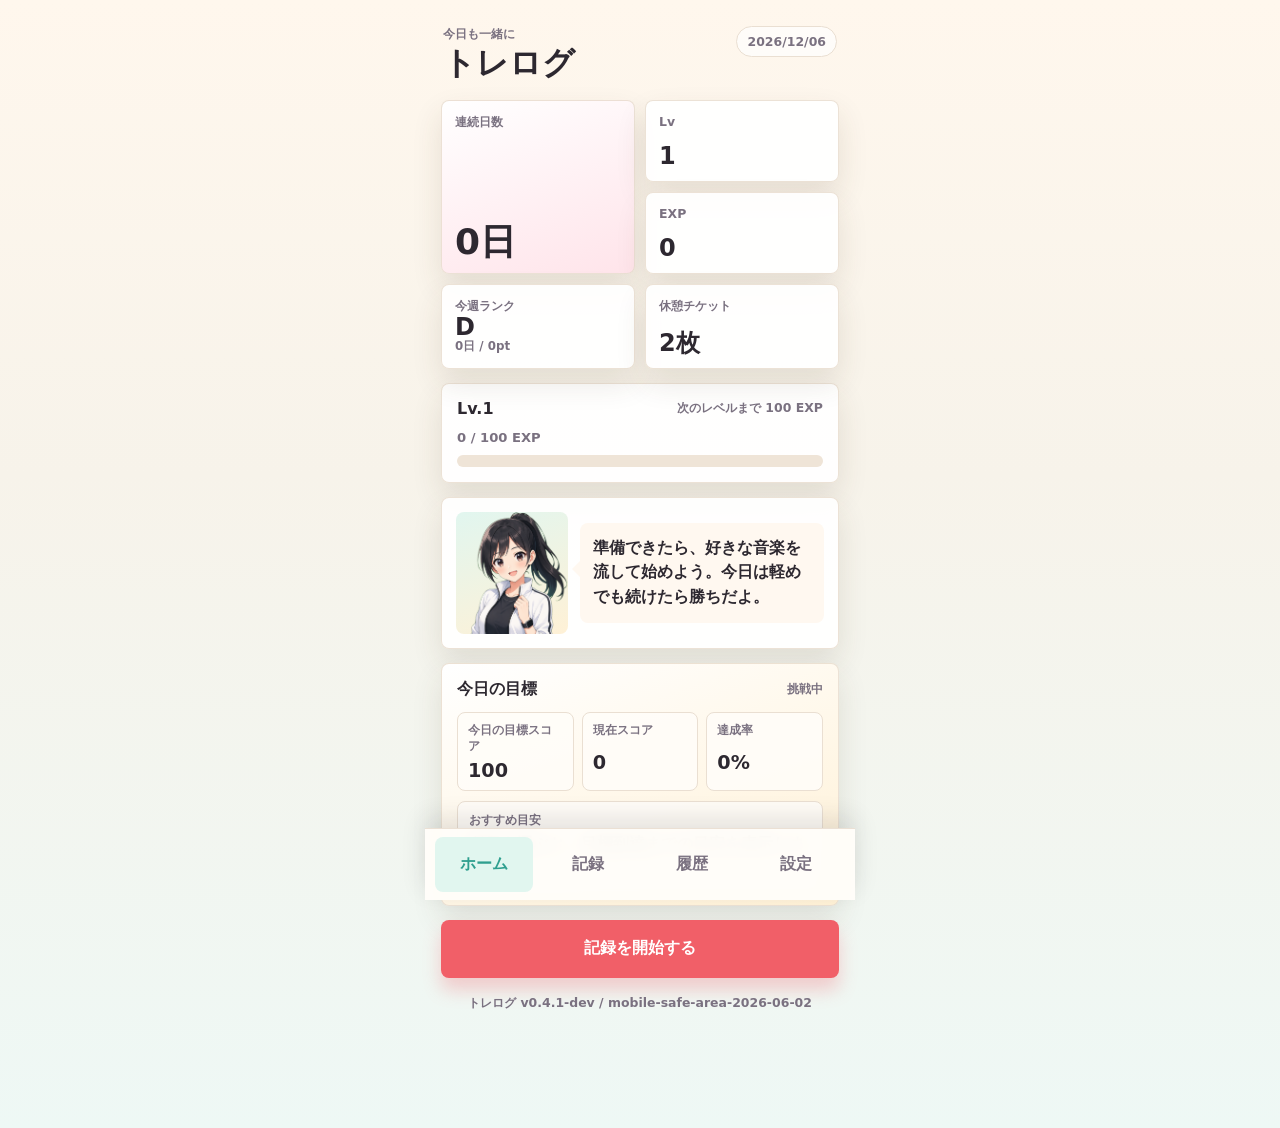
==== index.html @ 83d5ed7f "Add mobile safe area and app version controls" ====
<!DOCTYPE html>
<html lang="ja">
<head>
  <meta charset="UTF-8">
  <meta name="viewport" content="width=device-width, initial-scale=1.0, viewport-fit=cover">
  <meta name="theme-color" content="#2f9f8f">
  <title>トレログ</title>
  <link rel="manifest" href="manifest.json">
  <link rel="stylesheet" href="style.css">
</head>
<body>
  <main class="app-shell">
    <section id="home-view" class="app-view active" data-view="home" aria-labelledby="home-title">
    <header class="app-header">
      <div>
        <p class="eyebrow">今日も一緒に</p>
        <h1 id="home-title">トレログ</h1>
      </div>
      <p id="today-label" class="today-label">α版</p>
    </header>

    <section class="dashboard" aria-label="ダッシュボード">
      <div class="status-card status-card-large">
        <span>連続日数</span>
        <strong id="streak-days">0日</strong>
      </div>
      <div class="status-card">
        <span>Lv</span>
        <strong id="level-display">1</strong>
      </div>
      <div class="status-card">
        <span>EXP</span>
        <strong id="total-exp">0</strong>
      </div>
      <div class="status-card">
        <span>今週ランク</span>
        <strong id="weekly-rank">D</strong>
        <small id="weekly-rank-detail">0日 / 0pt</small>
      </div>
      <div class="status-card">
        <span>休憩チケット</span>
        <strong id="rest-tickets">2枚</strong>
      </div>
    </section>

    <section class="panel level-progress-panel" aria-label="レベル進捗">
      <div class="section-heading">
        <h2 id="level-progress-title">Lv.1</h2>
        <span id="next-level-exp">次のレベルまで 100 EXP</span>
      </div>
      <div class="level-exp-row">
        <span id="level-exp-text">0 / 100 EXP</span>
      </div>
      <div class="level-progress-bar" aria-hidden="true">
        <span id="level-progress-fill"></span>
      </div>
    </section>

    <section class="trainer-area" aria-label="トレーナー">
      <div class="trainer-visual" aria-hidden="true">
        <img id="home-trainer-image" class="trainer-image hidden" alt="">
        <div class="trainer-face">
          <span class="trainer-eye"></span>
          <span class="trainer-eye"></span>
          <span class="trainer-smile"></span>
        </div>
      </div>
      <div class="speech-bubble">
        <p id="trainer-comment">準備できたら、好きな音楽を流して始めよう。今日は軽めでも続けたら勝ちだよ。</p>
      </div>
    </section>

    <section class="panel goal-card" aria-labelledby="goal-title">
      <div class="section-heading">
        <h2 id="goal-title">今日の目標</h2>
        <span id="goal-status">あと少し</span>
      </div>
      <div class="goal-grid">
        <div>
          <span>今日の目標スコア</span>
          <strong id="target-score">100</strong>
        </div>
        <div>
          <span>現在スコア</span>
          <strong id="current-score">0</strong>
        </div>
        <div>
          <span>達成率</span>
          <strong id="achievement-rate">0%</strong>
        </div>
      </div>
      <div class="goal-tip">
        <span>おすすめ目安</span>
        <p id="goal-recommendation">腕立て10回 + ストレッチ5分</p>
      </div>
    </section>

    <div class="home-action">
      <button id="home-start-record-button" class="primary-button" type="button">記録を開始する</button>
    </div>
    </section>

    <section id="record-view" class="app-view" data-view="record" aria-labelledby="record-view-title">
      <div class="view-heading">
        <p class="eyebrow">今日のトレーニング</p>
        <h2 id="record-view-title">記録</h2>
      </div>

    <section class="panel" aria-labelledby="record-title">
      <div class="section-heading">
        <h2 id="record-title">種目ログ入力</h2>
      </div>
      <label class="field-label" for="exercise-select">記録する種目</label>
      <select id="exercise-select" class="select-field">
        <option value="">種目を選択</option>
        <option value="腕立て">腕立て</option>
        <option value="腹筋">腹筋</option>
        <option value="スクワット">スクワット</option>
        <option value="プランク">プランク</option>
        <option value="ストレッチ">ストレッチ</option>
        <option value="custom">その他 / 新規追加</option>
      </select>
      <div id="custom-exercise-area" class="custom-exercise-area hidden">
        <label class="field-label" for="custom-exercise-name">新しい種目名</label>
        <input id="custom-exercise-name" class="text-field" type="text" placeholder="例: 背筋">
      </div>

      <fieldset class="record-type-group">
        <legend>記録方式</legend>
        <label><input type="radio" name="record-type" value="time" checked> 時間</label>
        <label><input type="radio" name="record-type" value="reps"> 回数</label>
      </fieldset>
      <p id="record-mode-hint" class="record-mode-hint">種目を選ぶと、使える記録方式を表示します。</p>

      <label id="record-amount-label" class="field-label" for="record-amount">時間</label>
      <div class="input-row">
        <input id="record-amount" type="number" min="0" inputmode="numeric" placeholder="15">
        <span id="record-unit">分</span>
      </div>

      <div class="timer-card" aria-label="タイマー">
        <span>タイマー</span>
        <strong id="timer-display">00:00</strong>
      </div>

      <fieldset class="effort-group">
        <legend>きつさ</legend>
        <label><input type="radio" name="effort" value="1"> 1</label>
        <label><input type="radio" name="effort" value="2"> 2</label>
        <label><input type="radio" name="effort" value="3" checked> 3</label>
        <label><input type="radio" name="effort" value="4"> 4</label>
        <label><input type="radio" name="effort" value="5"> 5</label>
      </fieldset>
    </section>

    <section class="panel" aria-labelledby="music-title">
      <div class="section-heading">
        <h2 id="music-title">音楽</h2>
      </div>
      <label class="file-picker" for="music-file">
        <span>音楽ファイルを選択</span>
        <small id="music-file-name">未選択</small>
      </label>
      <input id="music-file" class="visually-hidden" type="file" accept="audio/*">
      <button id="play-music-button" class="secondary-button" type="button">音楽再生</button>
      <label class="loop-toggle" for="music-loop-toggle">
        <input id="music-loop-toggle" type="checkbox">
        ループ再生
      </label>
      <audio id="music-player"></audio>
    </section>

    <div class="action-area">
      <button id="start-workout-button" class="primary-button" type="button">筋トレ開始</button>
      <button id="save-record-button" class="save-button" type="button">種目ログを保存</button>
      <p id="form-message" class="form-message" aria-live="polite"></p>
    </div>
    </section>

    <section id="history-view" class="app-view" data-view="history" aria-labelledby="history-view-title">
      <div class="view-heading">
        <p class="eyebrow">積み上げを確認</p>
        <h2 id="history-view-title">履歴</h2>
      </div>

    <section class="panel history-panel" aria-labelledby="history-title">
      <div class="section-heading">
        <h2 id="history-title">履歴</h2>
      </div>
      <div id="empty-history" class="empty-history">
        <p>まだ記録はありません。</p>
        <span>記録すると年・月・日・種目ごとにまとまります。</span>
      </div>
      <ul id="history-list" class="history-list"></ul>
      <div id="rest-dates" class="rest-dates"></div>
    </section>
    </section>

    <section id="settings-view" class="app-view" data-view="settings" aria-labelledby="settings-view-title">
      <div class="view-heading">
        <p class="eyebrow">開発用</p>
        <h2 id="settings-view-title">設定</h2>
      </div>

    <section class="panel app-info-panel" aria-labelledby="app-info-title">
      <div class="section-heading">
        <h2 id="app-info-title">アプリ情報</h2>
      </div>
      <p id="app-version-text" class="app-version-text">トレログ</p>
      <p class="settings-description">
        Discord内ブラウザでは古い表示が残ることがあります。スマホ確認はSafari/Chrome本体で開くのがおすすめです。
      </p>
      <p class="settings-description">
        古い画面が出る場合は、まず「アプリ更新を確認」またはデバッグ内の「アプリキャッシュを削除して再読み込み」を使ってください。
      </p>
      <div class="settings-actions">
        <button id="check-app-update-button" class="secondary-button" type="button">アプリ更新を確認</button>
      </div>
      <p id="app-update-status" class="settings-description">サイトデータ削除は記録・設定・カスタム画像も消えるため、通常の更新確認には使わないでください。</p>
    </section>

    <section class="panel settings-panel" aria-labelledby="evaluation-profile-title">
      <div class="section-heading">
        <h2 id="evaluation-profile-title">評価レベル</h2>
      </div>
      <label class="field-label" for="evaluation-profile-select">現在の評価レベル</label>
      <select id="evaluation-profile-select" class="select-field">
        <option value="beginner">初心者</option>
        <option value="standard">標準</option>
        <option value="experienced">慣れている</option>
        <option value="hard">高負荷向け</option>
      </select>
      <p id="evaluation-profile-description" class="settings-description">
        初心者は軽い運動も評価されやすく、高負荷向けは少し厳しめに評価されます。
      </p>
    </section>

    <section class="panel score-config-panel" aria-labelledby="score-config-title">
      <div class="section-heading">
        <h2 id="score-config-title">スコア調整</h2>
        <span id="dev-scoring-status" class="dev-scoring-status">デフォルト設定</span>
      </div>
      <p class="settings-description">
        開発中だけ使う一時設定です。変更内容はこのブラウザのlocalStorageに保存されます。
      </p>

      <div id="score-config-fields" class="score-config-fields"></div>

      <div class="score-preview">
        <h3>テスト計算</h3>
        <label class="field-label" for="score-preview-exercise">種目</label>
        <select id="score-preview-exercise" class="select-field"></select>

        <label class="field-label" for="score-preview-mode">記録方式</label>
        <select id="score-preview-mode" class="select-field">
          <option value="time">time / 分</option>
          <option value="reps">reps / 回</option>
        </select>

        <label class="field-label" for="score-preview-amount">値</label>
        <input id="score-preview-amount" class="score-config-input" type="number" min="0" step="0.1" value="5">

        <label class="field-label" for="score-preview-intensity">きつさ</label>
        <select id="score-preview-intensity" class="select-field">
          <option value="1">1</option>
          <option value="2">2</option>
          <option value="3" selected>3</option>
          <option value="4">4</option>
          <option value="5">5</option>
        </select>

        <label class="field-label" for="score-preview-profile">評価プロファイル</label>
        <select id="score-preview-profile" class="select-field">
          <option value="beginner">初心者</option>
          <option value="standard" selected>標準</option>
          <option value="experienced">慣れている</option>
          <option value="hard">高負荷向け</option>
        </select>

        <div id="score-preview-result" class="score-preview-result"></div>
      </div>

      <div class="score-config-json-area">
        <div class="debug-actions">
          <button id="copy-score-config-button" type="button">設定JSONをコピー</button>
          <button id="reset-score-config-button" type="button">デフォルトに戻す</button>
        </div>
        <pre id="score-config-json"></pre>
      </div>
    </section>

    <section class="panel trainer-settings-panel" aria-labelledby="trainer-settings-title">
      <div class="section-heading">
        <h2 id="trainer-settings-title">トレーナー画像設定</h2>
        <span id="custom-trainer-status" class="dev-scoring-status">デフォルト</span>
      </div>
      <div id="custom-trainer-slots" class="custom-trainer-slots">
        <section class="custom-trainer-slot" data-trainer-slot="custom_default" aria-labelledby="custom-trainer-default-title">
          <div class="section-heading">
            <h3 id="custom-trainer-default-title">通常画像</h3>
            <span class="dev-scoring-status" data-trainer-slot-status>デフォルト</span>
          </div>
          <div class="custom-trainer-preview">
            <div class="trainer-visual custom-trainer-preview-visual" aria-hidden="true">
              <img class="trainer-image hidden" alt="" data-trainer-slot-preview>
              <div class="trainer-face">
                <span class="trainer-eye"></span>
                <span class="trainer-eye"></span>
                <span class="trainer-smile"></span>
              </div>
            </div>
            <div>
              <strong data-trainer-slot-file-name>未設定</strong>
              <p class="settings-description" data-trainer-slot-meta>ホーム、通常時に使います。</p>
            </div>
          </div>
          <label class="file-picker">
            <span>画像ファイルを選択</span>
            <small data-trainer-slot-selected-name>未選択</small>
            <input class="visually-hidden" type="file" accept="image/png,image/jpeg,image/webp" data-trainer-slot-input>
          </label>
          <div class="settings-actions">
            <button class="save-button" type="button" data-trainer-slot-apply>適用</button>
            <button class="secondary-button" type="button" data-trainer-slot-delete>削除 / デフォルトに戻す</button>
          </div>
        </section>

        <section class="custom-trainer-slot" data-trainer-slot="custom_cheer" aria-labelledby="custom-trainer-cheer-title">
          <div class="section-heading">
            <h3 id="custom-trainer-cheer-title">応援画像</h3>
            <span class="dev-scoring-status" data-trainer-slot-status>デフォルト</span>
          </div>
          <div class="custom-trainer-preview">
            <div class="trainer-visual custom-trainer-preview-visual" aria-hidden="true">
              <img class="trainer-image hidden" alt="" data-trainer-slot-preview>
              <div class="trainer-face">
                <span class="trainer-eye"></span>
                <span class="trainer-eye"></span>
                <span class="trainer-smile"></span>
              </div>
            </div>
            <div>
              <strong data-trainer-slot-file-name>未設定</strong>
              <p class="settings-description" data-trainer-slot-meta>セッション中、応援中に使います。</p>
            </div>
          </div>
          <label class="file-picker">
            <span>画像ファイルを選択</span>
            <small data-trainer-slot-selected-name>未選択</small>
            <input class="visually-hidden" type="file" accept="image/png,image/jpeg,image/webp" data-trainer-slot-input>
          </label>
          <div class="settings-actions">
            <button class="save-button" type="button" data-trainer-slot-apply>適用</button>
            <button class="secondary-button" type="button" data-trainer-slot-delete>削除 / デフォルトに戻す</button>
          </div>
        </section>

        <section class="custom-trainer-slot" data-trainer-slot="custom_result" aria-labelledby="custom-trainer-result-title">
          <div class="section-heading">
            <h3 id="custom-trainer-result-title">祝福画像</h3>
            <span class="dev-scoring-status" data-trainer-slot-status>デフォルト</span>
          </div>
          <div class="custom-trainer-preview">
            <div class="trainer-visual custom-trainer-preview-visual" aria-hidden="true">
              <img class="trainer-image hidden" alt="" data-trainer-slot-preview>
              <div class="trainer-face">
                <span class="trainer-eye"></span>
                <span class="trainer-eye"></span>
                <span class="trainer-smile"></span>
              </div>
            </div>
            <div>
              <strong data-trainer-slot-file-name>未設定</strong>
              <p class="settings-description" data-trainer-slot-meta>リザルト、目標達成、レベルアップ時に使います。</p>
            </div>
          </div>
          <label class="file-picker">
            <span>画像ファイルを選択</span>
            <small data-trainer-slot-selected-name>未選択</small>
            <input class="visually-hidden" type="file" accept="image/png,image/jpeg,image/webp" data-trainer-slot-input>
          </label>
          <div class="settings-actions">
            <button class="save-button" type="button" data-trainer-slot-apply>適用</button>
            <button class="secondary-button" type="button" data-trainer-slot-delete>削除 / デフォルトに戻す</button>
          </div>
        </section>

        <section class="custom-trainer-slot" data-trainer-slot="custom_rest" aria-labelledby="custom-trainer-rest-title">
          <div class="section-heading">
            <h3 id="custom-trainer-rest-title">休憩画像</h3>
            <span class="dev-scoring-status" data-trainer-slot-status>デフォルト</span>
          </div>
          <div class="custom-trainer-preview">
            <div class="trainer-visual custom-trainer-preview-visual" aria-hidden="true">
              <img class="trainer-image hidden" alt="" data-trainer-slot-preview>
              <div class="trainer-face">
                <span class="trainer-eye"></span>
                <span class="trainer-eye"></span>
                <span class="trainer-smile"></span>
              </div>
            </div>
            <div>
              <strong data-trainer-slot-file-name>未設定</strong>
              <p class="settings-description" data-trainer-slot-meta>一時停止、休憩、休憩チケット使用時に使います。</p>
            </div>
          </div>
          <label class="file-picker">
            <span>画像ファイルを選択</span>
            <small data-trainer-slot-selected-name>未選択</small>
            <input class="visually-hidden" type="file" accept="image/png,image/jpeg,image/webp" data-trainer-slot-input>
          </label>
          <div class="settings-actions">
            <button class="save-button" type="button" data-trainer-slot-apply>適用</button>
            <button class="secondary-button" type="button" data-trainer-slot-delete>削除 / デフォルトに戻す</button>
          </div>
        </section>
      </div>
      <div class="settings-actions">
        <button id="delete-all-custom-trainers-button" class="secondary-button" type="button">すべてデフォルトに戻す</button>
      </div>
      <p class="settings-description">
        この画像はこの端末のブラウザ内に保存されます。GitHubにはアップロードされません。
        ブラウザのサイトデータを削除すると、この画像も消えます。必要ならバックアップしてください。
      </p>
    </section>

    <section class="panel backup-panel" aria-labelledby="backup-title">
      <div class="section-heading">
        <h2 id="backup-title">データバックアップ</h2>
      </div>
      <p class="settings-description">
        タブを閉じるだけでは記録は消えませんが、ブラウザのサイトデータ削除やDevToolsのClear site dataを行うと、記録・設定・カスタム画像が消えます。必要に応じてバックアップしてください。
      </p>
      <p class="settings-description">
        軽量バックアップはファイルサイズが小さいですが、カスタムトレーナー画像本体は復元できません。
        完全バックアップは画像本体も含むためファイルサイズが大きくなりますが、画像も復元できます。
      </p>
      <div class="settings-actions">
        <button id="export-light-backup-button" class="save-button" type="button">軽量バックアップをエクスポート</button>
        <button id="export-full-backup-button" class="save-button" type="button">完全バックアップをエクスポート</button>
        <label class="backup-import-picker" for="import-backup-file">JSONバックアップを読み込む</label>
      </div>
      <input id="import-backup-file" class="visually-hidden" type="file" accept="application/json,.json">
      <p id="backup-status" class="settings-description">通常は軽量バックアップ、端末移行や完全復元には完全バックアップを使ってください。</p>
    </section>

    <section id="debug-panel" class="debug-panel">
      <details>
        <summary>開発用デバッグ</summary>
        <div class="debug-actions">
          <button id="debug-clear-records" type="button">記録データを削除</button>
          <button id="debug-clear-state" type="button">状態データを削除</button>
          <button id="debug-clear-all" type="button">全データを削除</button>
          <button id="debug-add-rest-ticket" type="button">休憩チケット +1</button>
          <button id="debug-zero-rest-ticket" type="button">休憩チケットを0にする</button>
        </div>
        <div class="debug-date-row">
          <input id="debug-test-date" type="date">
          <button id="debug-add-date-record" type="button">任意の日付のテスト記録を追加</button>
        </div>
        <div class="debug-actions">
          <button id="debug-add-yesterday-record" type="button">昨日のテスト記録を追加</button>
          <button id="debug-add-three-days-record" type="button">3日前のテスト記録を追加</button>
          <button id="debug-refresh-storage" type="button">localStorage内容を表示</button>
          <button id="debug-clear-app-cache" type="button">アプリキャッシュを削除して再読み込み</button>
        </div>
        <p class="settings-description">
          筋トレ記録・設定・カスタム画像は削除せず、アプリ本体のキャッシュだけを削除します。
        </p>
        <p id="debug-app-version" class="settings-description">トレログ</p>
        <pre id="debug-storage-output"></pre>
      </details>
    </section>
    </section>
    <p id="app-version-footer" class="app-version-footer">トレログ</p>
  </main>

  <nav class="bottom-nav" aria-label="画面切り替え">
    <button class="nav-button active" type="button" data-view-target="home" aria-current="page">ホーム</button>
    <button class="nav-button" type="button" data-view-target="record">記録</button>
    <button class="nav-button" type="button" data-view-target="history">履歴</button>
    <button class="nav-button" type="button" data-view-target="settings">設定</button>
  </nav>

  <section id="session-overlay" class="session-overlay hidden" aria-labelledby="session-title" aria-modal="true" role="dialog">
    <div class="session-screen">
      <header class="session-header">
        <span>セッション中</span>
        <strong id="session-state-label">筋トレ中</strong>
      </header>

      <div class="session-trainer session-hero">
        <div class="trainer-visual session-trainer-visual" aria-hidden="true">
          <img id="session-trainer-image" class="trainer-image hidden" alt="">
          <div class="trainer-face">
            <span class="trainer-eye"></span>
            <span class="trainer-eye"></span>
            <span class="trainer-smile"></span>
          </div>
        </div>
        <div class="speech-bubble session-speech">
          <p id="session-trainer-comment">スタート！今の種目に集中しよう。</p>
        </div>
      </div>

      <section class="session-main session-focus-card" aria-labelledby="session-title">
        <div>
          <span>現在の種目</span>
          <h2 id="session-title">未選択</h2>
          <p id="session-record-type">時間</p>
        </div>
        <strong id="session-timer-display">00:00</strong>
      </section>

      <section id="session-reps-panel" class="session-reps-panel hidden" aria-labelledby="session-reps-title">
        <label id="session-reps-title" for="session-reps-input">今回の回数</label>
        <div class="session-reps-input-row">
          <input id="session-reps-input" type="number" min="0" inputmode="numeric" placeholder="10">
          <span>回</span>
        </div>
        <div class="session-reps-buttons">
          <button class="session-reps-add-button" type="button" data-reps-add="1">+1</button>
          <button class="session-reps-add-button" type="button" data-reps-add="5">+5</button>
          <button class="session-reps-add-button" type="button" data-reps-add="10">+10</button>
          <button id="session-reps-clear-button" type="button">クリア</button>
        </div>
      </section>

      <details class="session-details">
        <summary>詳細</summary>
        <section class="session-stats" aria-label="今日の進捗">
          <div>
            <span>今日の見込みスコア</span>
            <strong><span id="session-current-score">0</span> / <span id="session-target-score">100</span></strong>
            <small id="session-projected-score">見込み 0pt</small>
          </div>
          <div>
            <span>目標到達まで</span>
            <strong id="session-goal-recommendation">種目を選択</strong>
          </div>
        </section>

        <section class="session-music-panel" aria-labelledby="session-music-title">
          <span id="session-music-title">音楽</span>
          <strong id="session-music-file-name">未選択</strong>
          <label class="session-loop-toggle" for="session-music-loop-toggle">
            <input id="session-music-loop-toggle" type="checkbox">
            ループ再生
          </label>
          <div class="session-music-actions">
            <label class="session-music-picker" for="music-file">音楽ファイル選択</label>
            <button id="session-music-toggle-button" type="button">再生</button>
          </div>
        </section>
      </details>

      <div class="session-actions">
        <button id="session-pause-button" class="secondary-button" type="button">一時停止</button>
        <button id="session-save-button" class="save-button" type="button">記録して終了</button>
        <button id="session-cancel-button" class="session-cancel-button" type="button">キャンセル</button>
      </div>
    </div>
  </section>

  <section id="result-overlay" class="result-overlay hidden" aria-labelledby="result-title" aria-modal="true" role="dialog">
    <div id="result-screen" class="result-screen">
      <div class="result-celebration" aria-hidden="true">
        <span></span>
        <span></span>
        <span></span>
        <span></span>
        <span></span>
        <span></span>
        <span></span>
        <span></span>
        <span></span>
        <span></span>
        <span></span>
        <span></span>
      </div>

      <header class="result-header">
        <span>トレーニング完了</span>
        <h2 id="result-title">ナイス記録！</h2>
      </header>

      <div class="result-trainer">
        <div class="trainer-visual result-trainer-visual" aria-hidden="true">
          <img id="result-trainer-image" class="trainer-image hidden" alt="">
          <div class="trainer-face">
            <span class="trainer-eye"></span>
            <span class="trainer-eye"></span>
            <span class="trainer-smile"></span>
          </div>
        </div>
        <div class="speech-bubble result-speech">
          <p id="result-trainer-comment">記録できたよ。今日の積み上げ、ちゃんと残ったね。</p>
        </div>
      </div>

      <div id="result-badge-list" class="result-badge-list" aria-label="達成バッジ"></div>

      <h3 class="result-section-title">今回の記録</h3>
      <section class="result-summary" aria-label="記録内容">
        <div>
          <span>種目</span>
          <strong id="result-exercise-name">-</strong>
        </div>
        <div>
          <span>記録</span>
          <strong id="result-record-value">-</strong>
        </div>
        <div>
          <span>きつさ</span>
          <strong id="result-effort">-</strong>
        </div>
      </section>

      <h3 class="result-section-title">獲得報酬</h3>
      <section class="result-score-grid" aria-label="獲得結果">
        <div>
          <span>スコア</span>
          <strong id="result-score">0</strong>
        </div>
        <div>
          <span>EXP</span>
          <strong id="result-exp">0</strong>
        </div>
      </section>

      <h3 class="result-section-title">今日の進捗</h3>
      <section class="result-progress result-progress-single" aria-label="今日の進捗">
        <div>
          <span>今日のスコア</span>
          <strong><span id="result-today-score">0</span> / <span id="result-target-score">100</span></strong>
          <small id="result-achievement-rate">達成率 0%</small>
          <small id="result-goal-status">挑戦中</small>
        </div>
      </section>

      <h3 class="result-section-title">成長</h3>
      <section class="result-progress result-progress-single" aria-label="成長">
        <div>
          <span>レベル</span>
          <strong id="result-level">Lv.1</strong>
          <small id="result-next-level-exp">次のレベルまで 100 EXP</small>
        </div>
      </section>

      <div id="result-bonus-list" class="result-bonus-list"></div>

      <button id="result-ok-button" class="primary-button" type="button">OK</button>
    </div>
  </section>

  <script src="app.js"></script>
  <script>
    if ("serviceWorker" in navigator) {
      window.addEventListener("load", () => {
        navigator.serviceWorker.register("./service-worker.js").catch(() => {
          console.log("Service worker registration failed.");
        });
      });
    }
  </script>
</body>
</html>
---- style.css ----
:root {
  --bg: #f7f3ea;
  --surface: #ffffff;
  --ink: #2d2830;
  --muted: #7a7180;
  --line: #eadfd2;
  --primary: #f15f68;
  --primary-dark: #d8424e;
  --secondary: #2f9f8f;
  --accent: #f3b64b;
  --soft-pink: #ffe4ea;
  --soft-green: #e1f6ef;
  --shadow: 0 14px 30px rgba(75, 55, 35, 0.12);
  --bottom-nav-height: 72px;
  --safe-bottom-space: env(safe-area-inset-bottom, 0px);
}

* {
  box-sizing: border-box;
}

body {
  margin: 0;
  min-height: 100vh;
  min-height: 100dvh;
  background:
    linear-gradient(180deg, #fff7ed 0%, var(--bg) 42%, #eef8f5 100%);
  color: var(--ink);
  font-family: system-ui, -apple-system, BlinkMacSystemFont, "Segoe UI", sans-serif;
  letter-spacing: 0;
}

button,
input,
select {
  font: inherit;
  font-size: 1rem;
}

button {
  touch-action: manipulation;
  user-select: none;
  -webkit-user-select: none;
}

.app-shell {
  width: min(100%, 430px);
  min-height: 100vh;
  min-height: 100dvh;
  margin: 0 auto;
  padding: 20px 16px calc(var(--bottom-nav-height) + var(--safe-bottom-space) + 44px);
}

.app-view {
  display: none;
}

.app-view.active {
  display: block;
}

.view-heading {
  display: grid;
  gap: 4px;
  padding: 6px 2px 4px;
}

.view-heading h2 {
  font-size: 1.55rem;
}

.home-action {
  margin-top: 14px;
}

.app-header {
  display: flex;
  align-items: flex-start;
  justify-content: space-between;
  gap: 16px;
  padding: 6px 2px 18px;
}

.eyebrow,
.today-label {
  margin: 0;
  color: var(--muted);
  font-size: 0.78rem;
  font-weight: 700;
}

h1,
h2,
p {
  margin: 0;
}

h1 {
  margin-top: 2px;
  font-size: 2rem;
  line-height: 1.15;
}

h2 {
  font-size: 1rem;
}

.today-label {
  padding: 7px 10px;
  border: 1px solid var(--line);
  border-radius: 999px;
  background: rgba(255, 255, 255, 0.7);
}

.dashboard {
  display: grid;
  grid-template-columns: repeat(2, minmax(0, 1fr));
  gap: 10px;
}

.status-card,
.panel,
.trainer-area {
  border: 1px solid rgba(234, 223, 210, 0.9);
  background: rgba(255, 255, 255, 0.92);
  box-shadow: var(--shadow);
}

.status-card {
  min-height: 82px;
  display: flex;
  flex-direction: column;
  justify-content: space-between;
  padding: 13px;
  border-radius: 8px;
}

.status-card-large {
  grid-row: span 2;
  min-height: 174px;
  background: linear-gradient(160deg, #ffffff 0%, var(--soft-pink) 100%);
}

.status-card span,
.section-heading span,
.field-label,
.file-picker small,
.empty-history span {
  color: var(--muted);
  font-size: 0.78rem;
  font-weight: 700;
}

.status-card strong {
  font-size: 1.5rem;
  line-height: 1;
}

.status-card small {
  color: var(--muted);
  font-size: 0.74rem;
  font-weight: 700;
}

.status-card-large strong {
  font-size: 2.25rem;
}

.trainer-area {
  display: grid;
  grid-template-columns: 112px 1fr;
  gap: 12px;
  align-items: center;
  margin-top: 14px;
  padding: 14px;
  border-radius: 8px;
}

.trainer-visual {
  position: relative;
  height: 122px;
  display: grid;
  place-items: end center;
  border-radius: 8px;
  background: linear-gradient(160deg, var(--soft-green), #fff1d6);
  overflow: hidden;
}

.trainer-image {
  position: absolute;
  inset: 0;
  width: 100%;
  height: 100%;
  object-fit: cover;
}

.trainer-image.hidden {
  display: none;
}

.trainer-visual.has-image .trainer-face {
  display: none;
}

.trainer-face {
  position: relative;
  width: 78px;
  height: 88px;
  border-radius: 42px 42px 28px 28px;
  background: #ffd7bc;
  box-shadow: 0 -25px 0 8px #6f4a3a;
}

.trainer-face::before,
.trainer-face::after {
  content: "";
  position: absolute;
  top: -12px;
  width: 24px;
  height: 42px;
  border-radius: 20px;
  background: #6f4a3a;
}

.trainer-face::before {
  left: -13px;
  transform: rotate(-20deg);
}

.trainer-face::after {
  right: -13px;
  transform: rotate(20deg);
}

.trainer-eye {
  position: absolute;
  top: 35px;
  width: 8px;
  height: 10px;
  border-radius: 999px;
  background: var(--ink);
}

.trainer-eye:first-child {
  left: 22px;
}

.trainer-eye:nth-child(2) {
  right: 22px;
}

.trainer-smile {
  position: absolute;
  left: 50%;
  bottom: 24px;
  width: 24px;
  height: 12px;
  border-bottom: 3px solid #b45b66;
  border-radius: 0 0 18px 18px;
  transform: translateX(-50%);
}

.speech-bubble {
  position: relative;
  padding: 13px;
  border-radius: 8px;
  background: #fff8f0;
  line-height: 1.55;
  font-weight: 700;
}

.speech-bubble::before {
  content: "";
  position: absolute;
  left: -8px;
  top: 38px;
  border-top: 8px solid transparent;
  border-bottom: 8px solid transparent;
  border-right: 8px solid #fff8f0;
}

.panel {
  margin-top: 14px;
  padding: 15px;
  border-radius: 8px;
}

.section-heading {
  display: flex;
  align-items: center;
  justify-content: space-between;
  gap: 12px;
  margin-bottom: 12px;
}

.effort-group label,
.record-type-group label {
  display: flex;
  align-items: center;
  gap: 9px;
  min-height: 44px;
  padding: 10px 12px;
  border: 1px solid var(--line);
  border-radius: 8px;
  background: #fffdf9;
  font-weight: 700;
}

input[type="radio"] {
  width: 20px;
  height: 20px;
  accent-color: var(--primary);
}

.goal-card {
  background: linear-gradient(160deg, #ffffff 0%, #fff1d6 100%);
}

.level-progress-panel {
  background: rgba(255, 255, 255, 0.92);
}

.level-exp-row {
  display: flex;
  justify-content: space-between;
  color: var(--muted);
  font-size: 0.82rem;
  font-weight: 800;
}

.level-progress-bar {
  height: 12px;
  margin-top: 10px;
  border-radius: 999px;
  background: #efe4d7;
  overflow: hidden;
}

.level-progress-bar span {
  display: block;
  width: 0%;
  height: 100%;
  border-radius: inherit;
  background: linear-gradient(90deg, var(--primary), var(--accent));
  transition: width 0.25s ease;
}

.goal-grid {
  display: grid;
  grid-template-columns: repeat(3, 1fr);
  gap: 8px;
  margin-bottom: 10px;
}

.goal-grid div,
.goal-tip,
.timer-card {
  border: 1px solid var(--line);
  border-radius: 8px;
  background: rgba(255, 253, 249, 0.9);
}

.goal-grid div {
  display: grid;
  gap: 6px;
  min-height: 72px;
  padding: 10px;
}

.goal-grid span,
.goal-tip span,
.timer-card span {
  color: var(--muted);
  font-size: 0.74rem;
  font-weight: 700;
}

.goal-grid strong {
  font-size: 1.2rem;
  line-height: 1;
}

.goal-tip {
  display: grid;
  gap: 4px;
  padding: 11px;
}

.goal-tip p {
  font-weight: 800;
  line-height: 1.4;
}

.field-label {
  display: block;
  margin-bottom: 7px;
}

.select-field,
.text-field {
  width: 100%;
  min-height: 48px;
  margin-bottom: 14px;
  border: 1px solid var(--line);
  border-radius: 8px;
  padding: 0 12px;
  background: #fffdf9;
  color: var(--ink);
  font-weight: 700;
}

.custom-exercise-area.hidden {
  display: none;
}

.input-row {
  display: grid;
  grid-template-columns: 1fr auto;
  gap: 10px;
  align-items: center;
  margin-bottom: 14px;
}

.input-row input {
  width: 100%;
  min-height: 48px;
  border: 1px solid var(--line);
  border-radius: 8px;
  padding: 0 12px;
  background: #fffdf9;
}

.input-row span {
  font-weight: 800;
}

.record-type-group {
  display: grid;
  grid-template-columns: repeat(2, 1fr);
  gap: 8px;
  margin: 0 0 14px;
  padding: 0;
  border: 0;
}

.record-type-group legend {
  grid-column: 1 / -1;
  margin-bottom: 7px;
  color: var(--muted);
  font-size: 0.78rem;
  font-weight: 700;
}

.record-type-group label {
  justify-content: center;
}

.record-type-group label.disabled {
  color: var(--muted);
  background: #f3efe8;
  opacity: 0.62;
}

.record-mode-hint {
  margin: -6px 0 14px;
  color: var(--muted);
  font-size: 0.86rem;
  font-weight: 700;
}

.settings-description {
  margin: -4px 0 0;
  color: var(--muted);
  font-size: 0.86rem;
  font-weight: 700;
  line-height: 1.55;
}

.app-version-text,
.app-version-footer {
  color: var(--muted);
  font-size: 0.78rem;
  font-weight: 900;
  line-height: 1.45;
}

.app-version-text {
  padding: 10px;
  border: 1px solid var(--line);
  border-radius: 8px;
  background: #fffdf9;
  overflow-wrap: anywhere;
}

.app-version-footer {
  margin: 16px 0 0;
  text-align: center;
}

.dev-scoring-status {
  padding: 6px 9px;
  border-radius: 999px;
  background: #f3efe8;
  color: var(--muted);
  font-size: 0.74rem;
  font-weight: 900;
}

.dev-scoring-status.active {
  background: var(--soft-green);
  color: var(--secondary);
}

.score-config-fields,
.score-config-group,
.score-config-exercise-grid,
.score-preview,
.score-config-json-area {
  display: grid;
  gap: 12px;
}

.score-config-fields {
  margin-top: 14px;
}

.score-config-group {
  padding-top: 10px;
  border-top: 1px solid var(--line);
}

.score-config-group h3,
.score-preview h3 {
  font-size: 1rem;
}

.score-config-grid,
.score-config-exercise {
  display: grid;
  grid-template-columns: repeat(2, minmax(0, 1fr));
  gap: 8px;
}

.score-config-exercise {
  padding: 10px;
  border: 1px solid var(--line);
  border-radius: 8px;
  background: #fffdf9;
}

.score-config-exercise h4 {
  grid-column: 1 / -1;
}

.score-config-grid label,
.score-config-exercise label,
.score-config-group > label {
  display: grid;
  gap: 5px;
  color: var(--muted);
  font-size: 0.78rem;
  font-weight: 800;
}

.score-config-input {
  width: 100%;
  min-height: 42px;
  border: 1px solid var(--line);
  border-radius: 8px;
  padding: 0 10px;
  background: #fffdf9;
  color: var(--ink);
  font: inherit;
  font-size: 1rem;
  font-weight: 800;
}

.score-preview {
  margin-top: 4px;
  padding-top: 12px;
  border-top: 1px solid var(--line);
}

.score-preview-result {
  display: grid;
  gap: 6px;
  padding: 12px;
  border-radius: 8px;
  background: #f3efe8;
}

.score-preview-result strong {
  color: var(--secondary);
  font-size: 1.35rem;
}

.score-preview-result span,
.score-preview-result code {
  overflow-wrap: anywhere;
  line-height: 1.45;
}

.score-preview-result code {
  color: var(--muted);
  font-size: 0.82rem;
  font-weight: 800;
}

.score-config-json-area {
  margin-top: 12px;
}

.score-config-json-area pre {
  max-height: 260px;
  overflow: auto;
  margin: 0;
  padding: 10px;
  border-radius: 8px;
  background: #2d2830;
  color: #fffdf9;
  font-size: 0.75rem;
  white-space: pre-wrap;
}

.trainer-settings-panel,
.backup-panel {
  display: grid;
  gap: 12px;
}

.custom-trainer-slots {
  display: grid;
  gap: 12px;
}

.custom-trainer-slot {
  display: grid;
  gap: 10px;
  padding: 12px;
  border: 1px solid var(--line);
  border-radius: 8px;
  background: #fffdf9;
}

.custom-trainer-slot h3 {
  margin: 0;
  font-size: 0.98rem;
}

.custom-trainer-preview {
  display: grid;
  grid-template-columns: 112px 1fr;
  gap: 12px;
  align-items: center;
}

.custom-trainer-preview-visual {
  height: 132px;
}

.custom-trainer-preview strong {
  display: block;
  margin-bottom: 6px;
  overflow-wrap: anywhere;
  font-size: 0.96rem;
}

.settings-actions {
  display: grid;
  grid-template-columns: repeat(2, minmax(0, 1fr));
  gap: 8px;
}

#delete-all-custom-trainers-button {
  grid-column: 1 / -1;
}

.backup-panel .settings-actions {
  grid-template-columns: 1fr;
}

.backup-import-picker {
  min-height: 50px;
  display: grid;
  place-items: center;
  border: 0;
  border-radius: 8px;
  background: var(--accent);
  color: var(--ink);
  font-weight: 900;
  text-align: center;
  cursor: pointer;
  touch-action: manipulation;
  user-select: none;
  -webkit-user-select: none;
}

.timer-card {
  display: flex;
  align-items: center;
  justify-content: space-between;
  gap: 12px;
  min-height: 58px;
  margin-bottom: 14px;
  padding: 11px 12px;
}

.timer-card strong {
  font-size: 1.55rem;
  line-height: 1;
  font-variant-numeric: tabular-nums;
}

.effort-group {
  display: grid;
  grid-template-columns: repeat(5, 1fr);
  gap: 7px;
  margin: 0;
  padding: 0;
  border: 0;
}

.effort-group legend {
  grid-column: 1 / -1;
  margin-bottom: 7px;
  color: var(--muted);
  font-size: 0.78rem;
  font-weight: 700;
}

.effort-group label {
  justify-content: center;
  min-height: 46px;
  padding: 8px 4px;
}

.effort-group input {
  width: 16px;
  height: 16px;
}

.file-picker {
  display: grid;
  gap: 4px;
  min-height: 64px;
  margin-bottom: 10px;
  padding: 12px;
  border: 2px dashed #e8c7b7;
  border-radius: 8px;
  background: #fffdf9;
  font-weight: 800;
}

.visually-hidden {
  position: absolute;
  width: 1px;
  height: 1px;
  padding: 0;
  overflow: hidden;
  clip: rect(0, 0, 0, 0);
  white-space: nowrap;
  border: 0;
}

.action-area {
  display: grid;
  gap: 10px;
  margin-top: 14px;
}

.primary-button,
.save-button,
.secondary-button {
  width: 100%;
  min-height: 50px;
  border: 0;
  border-radius: 8px;
  color: #ffffff;
  font-weight: 900;
  cursor: pointer;
}

.primary-button {
  min-height: 58px;
  background: var(--primary);
  box-shadow: 0 12px 18px rgba(241, 95, 104, 0.28);
}

.save-button {
  background: var(--secondary);
}

.save-button:disabled {
  background: #9db9b2;
  cursor: not-allowed;
  opacity: 0.75;
}

.secondary-button {
  color: var(--ink);
  background: var(--accent);
}

.form-message {
  min-height: 22px;
  color: var(--primary-dark);
  font-size: 0.86rem;
  font-weight: 800;
  text-align: center;
}

.form-message.success {
  color: var(--secondary);
}

.empty-history {
  min-height: 86px;
  display: grid;
  place-items: center;
  gap: 4px;
  border: 1px solid var(--line);
  border-radius: 8px;
  background: #fffdf9;
  text-align: center;
}

.empty-history.hidden {
  display: none;
}

.history-list,
.history-month-list,
.history-day-list,
.history-exercise-list {
  display: grid;
  margin: 0;
  padding: 0;
  list-style: none;
}

.history-list {
  gap: 10px;
}

.history-month-list,
.history-day-list,
.history-exercise-list {
  gap: 8px;
  margin-top: 8px;
}

.history-year-item,
.history-month-item,
.history-day-item,
.history-exercise-item {
  min-width: 0;
}

.history-year-item,
.history-month-item,
.history-day-item {
  display: grid;
  padding: 12px;
  border: 1px solid var(--line);
  border-radius: 8px;
  background: #fffdf9;
}

.history-month-item,
.history-day-item {
  padding: 10px;
  background: rgba(255, 255, 255, 0.72);
}

.history-exercise-item {
  padding: 10px;
  border: 1px solid rgba(234, 223, 210, 0.85);
  border-radius: 8px;
  background: rgba(225, 246, 239, 0.55);
  font-size: 0.86rem;
  font-weight: 800;
  line-height: 1.45;
}

.history-list summary {
  cursor: pointer;
  font-weight: 900;
  line-height: 1.45;
  overflow-wrap: anywhere;
  touch-action: manipulation;
  user-select: none;
  -webkit-user-select: none;
}

.history-day-item summary {
  color: var(--ink);
  font-size: 0.92rem;
}

.history-month-item summary,
.history-exercise-item {
  color: var(--muted);
}

.history-year-item > details > summary {
  font-size: 1rem;
}

.history-month-item > details > summary {
  font-size: 0.94rem;
}

.rest-dates {
  display: grid;
  gap: 6px;
  margin-top: 10px;
}

.rest-dates span {
  color: var(--muted);
  font-size: 0.78rem;
  font-weight: 700;
}

.debug-panel {
  margin-top: 16px;
  border: 1px dashed #9b8f81;
  border-radius: 8px;
  background: #f3efe8;
  padding: 12px;
}

.debug-panel.hidden {
  display: none;
}

.debug-panel summary {
  cursor: pointer;
  font-weight: 900;
}

.debug-actions,
.debug-date-row {
  display: grid;
  gap: 8px;
  margin-top: 10px;
}

.debug-actions {
  grid-template-columns: repeat(2, minmax(0, 1fr));
}

.debug-date-row {
  grid-template-columns: 1fr;
}

.debug-panel button,
.debug-panel input,
.score-config-json-area button {
  min-height: 40px;
  border: 1px solid #cfc3b5;
  border-radius: 8px;
  padding: 0 10px;
  background: #fffdf9;
  color: var(--ink);
  font: inherit;
  font-weight: 800;
}

.debug-panel pre {
  max-height: 220px;
  overflow: auto;
  margin: 10px 0 0;
  padding: 10px;
  border-radius: 8px;
  background: #2d2830;
  color: #fffdf9;
  font-size: 0.75rem;
  white-space: pre-wrap;
}

.session-overlay,
.result-overlay {
  position: fixed;
  inset: 0;
  z-index: 20;
  display: grid;
  align-items: stretch;
  justify-items: center;
  min-height: 100vh;
  min-height: 100dvh;
  overflow: auto;
  padding: 16px 16px calc(24px + var(--safe-bottom-space));
  background: rgba(45, 40, 48, 0.42);
}

.session-overlay.hidden,
.result-overlay.hidden {
  display: none;
}

.session-screen,
.result-screen {
  width: min(100%, 430px);
  max-height: calc(100vh - 32px);
  max-height: calc(100dvh - 40px - var(--safe-bottom-space));
  display: grid;
  gap: 12px;
  overflow: auto;
  padding: 16px 16px calc(22px + var(--safe-bottom-space));
  border-radius: 8px;
  background: linear-gradient(180deg, #fff7ed 0%, #eef8f5 100%);
  box-shadow: 0 20px 60px rgba(45, 40, 48, 0.26);
  overscroll-behavior: contain;
  -webkit-overflow-scrolling: touch;
}

.session-screen {
  gap: 10px;
}

.result-screen {
  position: relative;
  overflow: hidden auto;
}

.result-screen.goal-complete,
.result-screen.level-up,
.result-screen.ticket-reward {
  animation: result-pop 0.28s ease-out;
}

.result-celebration {
  position: fixed;
  inset: 0;
  pointer-events: none;
  overflow: hidden;
  z-index: 0;
}

.result-screen > *:not(.result-celebration) {
  position: relative;
  z-index: 1;
}

.result-celebration span {
  position: absolute;
  top: -12vh;
  width: 12px;
  height: 28px;
  border-radius: 999px;
  background: var(--accent);
  opacity: 0;
  will-change: transform, opacity;
  --fall-drift: 0px;
}

.result-celebration span:nth-child(n + 4) {
  width: 9px;
  height: 9px;
  border-radius: 50%;
  background: var(--accent);
}

.result-screen.sparkle .result-celebration span:nth-child(-n + 3) {
  top: 18px;
  animation: result-sparkle 1.6s ease-out forwards;
}

.result-screen.goal-complete .result-celebration span {
  animation: result-confetti 2.6s linear forwards;
}

.result-screen.level-up .result-celebration span {
  animation: result-confetti 2.4s linear forwards;
}

.result-screen.ticket-reward .result-celebration span {
  animation: result-confetti 2.4s linear forwards;
}

.result-celebration span:first-child {
  left: 20%;
  background: var(--primary);
  --fall-drift: -28px;
}

.result-celebration span:nth-child(2) {
  left: 50%;
  animation-delay: 0.1s;
  --fall-drift: 18px;
}

.result-celebration span:nth-child(3) {
  left: 78%;
  background: var(--secondary);
  animation-delay: 0.18s;
  --fall-drift: -16px;
}

.result-celebration span:nth-child(4) {
  left: 12%;
  background: var(--secondary);
  animation-delay: 0.05s;
  --fall-drift: 24px;
}

.result-celebration span:nth-child(5) {
  left: 34%;
  background: var(--primary);
  animation-delay: 0.14s;
  --fall-drift: -12px;
}

.result-celebration span:nth-child(6) {
  left: 66%;
  animation-delay: 0.22s;
  --fall-drift: 30px;
}

.result-celebration span:nth-child(7) {
  left: 88%;
  background: var(--primary);
  animation-delay: 0.3s;
  --fall-drift: -22px;
}

.result-celebration span:nth-child(8) {
  left: 5%;
  background: var(--accent);
  animation-delay: 0.42s;
  --fall-drift: 16px;
}

.result-celebration span:nth-child(9) {
  left: 26%;
  background: var(--secondary);
  animation-delay: 0.36s;
  --fall-drift: 34px;
}

.result-celebration span:nth-child(10) {
  left: 58%;
  background: var(--primary);
  animation-delay: 0.48s;
  --fall-drift: -32px;
}

.result-celebration span:nth-child(11) {
  left: 73%;
  background: var(--accent);
  animation-delay: 0.58s;
  --fall-drift: 14px;
}

.result-celebration span:nth-child(12) {
  left: 94%;
  background: var(--secondary);
  animation-delay: 0.5s;
  --fall-drift: -38px;
}

.result-screen.sparkle .result-celebration span:nth-child(n + 4) {
  display: none;
}

.result-header {
  position: relative;
  display: grid;
  gap: 4px;
  text-align: center;
}

.result-header span,
.result-summary span,
.result-score-grid span,
.result-progress span {
  color: var(--muted);
  font-size: 0.78rem;
  font-weight: 800;
}

.result-header h2 {
  font-size: 1.78rem;
}

.result-section-title {
  margin-top: 2px;
  font-size: 0.92rem;
}

.result-badge-list {
  display: flex;
  flex-wrap: wrap;
  gap: 8px;
}

.result-badge-list:empty {
  display: none;
}

.result-badge-list span {
  display: inline-flex;
  align-items: center;
  min-height: 32px;
  padding: 6px 10px;
  border-radius: 999px;
  background: var(--soft-green);
  color: var(--secondary);
  font-size: 0.82rem;
  font-weight: 900;
}

.result-trainer {
  display: grid;
  gap: 10px;
  align-items: center;
  justify-items: center;
}

.result-trainer-visual {
  width: min(100%, 260px);
  height: 230px;
}

.result-trainer-visual .trainer-image {
  object-fit: contain;
}

.result-speech {
  width: 100%;
  min-height: 88px;
  display: grid;
  align-items: center;
}

.result-summary,
.result-score-grid,
.result-progress {
  display: grid;
  gap: 10px;
}

.result-summary {
  grid-template-columns: repeat(3, minmax(0, 1fr));
}

.result-score-grid,
.result-progress {
  grid-template-columns: repeat(2, minmax(0, 1fr));
}

.result-progress-single {
  grid-template-columns: 1fr;
}

.result-summary div,
.result-score-grid div,
.result-progress div,
.result-bonus-list p {
  display: grid;
  gap: 6px;
  min-height: 72px;
  padding: 12px;
  border: 1px solid var(--line);
  border-radius: 8px;
  background: rgba(255, 255, 255, 0.9);
}

.result-summary strong,
.result-score-grid strong,
.result-progress strong {
  line-height: 1.2;
}

.result-progress small {
  color: var(--muted);
  font-size: 0.78rem;
  font-weight: 800;
  line-height: 1.35;
}

.result-bonus-list {
  display: grid;
  gap: 8px;
}

.result-bonus-list p {
  min-height: auto;
  margin: 0;
  color: var(--secondary);
  font-weight: 900;
}

.session-header {
  display: flex;
  align-items: center;
  justify-content: space-between;
  gap: 12px;
}

.session-header span,
.session-main span,
.session-stats span,
.session-music-panel span {
  color: var(--muted);
  font-size: 0.78rem;
  font-weight: 800;
}

.session-header strong {
  padding: 7px 10px;
  border-radius: 999px;
  background: var(--soft-green);
  color: var(--secondary);
  font-size: 0.82rem;
}

.session-trainer {
  display: grid;
  gap: 10px;
  align-items: center;
  justify-items: center;
}

.session-trainer-visual {
  width: min(100%, 276px);
  height: 250px;
}

.session-trainer-visual .trainer-image {
  object-fit: contain;
}

.session-speech {
  width: 100%;
  min-height: 86px;
  display: grid;
  align-items: center;
}

.session-speech p {
  font-size: 0.98rem;
  line-height: 1.58;
}

.session-main,
.session-stats,
.session-reps-panel,
.session-music-panel {
  border: 1px solid var(--line);
  border-radius: 8px;
  background: rgba(255, 255, 255, 0.9);
}

.session-main {
  display: grid;
  grid-template-columns: minmax(0, 1fr) auto;
  gap: 10px;
  align-items: center;
  padding: 12px;
  text-align: left;
}

.session-main h2 {
  margin-top: 3px;
  font-size: 1.18rem;
  line-height: 1.2;
  overflow-wrap: anywhere;
}

.session-main p {
  margin-top: 3px;
  color: var(--muted);
  font-size: 0.82rem;
  font-weight: 800;
}

.session-main > strong {
  font-size: 2.35rem;
  font-variant-numeric: tabular-nums;
  line-height: 1;
  white-space: nowrap;
}

.session-details {
  display: grid;
  gap: 6px;
}

.session-details summary {
  min-height: 36px;
  display: grid;
  align-items: center;
  padding: 0 8px;
  border: 1px solid rgba(234, 223, 210, 0.62);
  border-radius: 8px;
  background: rgba(255, 255, 255, 0.38);
  color: var(--muted);
  font-size: 0.82rem;
  font-weight: 900;
  cursor: pointer;
}

.session-details[open] summary {
  margin-bottom: 10px;
}

.session-stats {
  display: grid;
  gap: 10px;
  padding: 10px;
  border-color: rgba(234, 223, 210, 0.62);
  background: rgba(255, 255, 255, 0.62);
}

.session-stats div {
  display: grid;
  gap: 5px;
}

.session-stats strong {
  line-height: 1.35;
}

.session-stats small {
  color: var(--muted);
  font-size: 0.78rem;
  font-weight: 800;
}

.session-reps-panel {
  display: grid;
  gap: 10px;
  padding: 14px;
}

.session-reps-panel.hidden {
  display: none;
}

.session-reps-panel label {
  color: var(--muted);
  font-size: 0.78rem;
  font-weight: 800;
}

.session-reps-input-row {
  display: grid;
  grid-template-columns: 1fr auto;
  gap: 10px;
  align-items: center;
}

.session-reps-input-row input {
  width: 100%;
  min-height: 48px;
  border: 1px solid var(--line);
  border-radius: 8px;
  padding: 0 12px;
  background: #fffdf9;
  color: var(--ink);
  font-size: 1rem;
  font-weight: 800;
}

.session-reps-input-row span {
  font-weight: 900;
}

.session-reps-buttons,
.session-music-actions {
  display: grid;
  grid-template-columns: repeat(4, minmax(0, 1fr));
  gap: 8px;
}

.session-reps-buttons button,
.session-music-picker,
.session-music-actions button {
  min-height: 42px;
  display: grid;
  place-items: center;
  border: 1px solid var(--line);
  border-radius: 8px;
  background: #fffdf9;
  color: var(--ink);
  font: inherit;
  font-size: 1rem;
  font-weight: 900;
  text-align: center;
  cursor: pointer;
  touch-action: manipulation;
  user-select: none;
  -webkit-user-select: none;
}

.session-music-panel {
  display: grid;
  gap: 8px;
  padding: 10px;
  border-color: rgba(234, 223, 210, 0.62);
  background: rgba(255, 255, 255, 0.62);
  font-size: 0.84rem;
}

.session-music-panel strong {
  overflow-wrap: anywhere;
  line-height: 1.35;
}

.session-music-actions {
  grid-template-columns: 1fr 92px;
}

.loop-toggle,
.session-loop-toggle {
  display: flex;
  align-items: center;
  gap: 8px;
  min-height: 42px;
  color: var(--muted);
  font-size: 0.88rem;
  font-weight: 900;
}

.loop-toggle input,
.session-loop-toggle input {
  width: 20px;
  height: 20px;
  accent-color: var(--primary);
}

.session-actions {
  display: grid;
  gap: 10px;
  padding-bottom: max(4px, var(--safe-bottom-space));
}

#result-ok-button {
  margin-bottom: max(4px, var(--safe-bottom-space));
}

.session-cancel-button {
  width: 100%;
  min-height: 46px;
  border: 1px solid var(--line);
  border-radius: 8px;
  background: #fffdf9;
  color: var(--ink);
  font-weight: 900;
  cursor: pointer;
}

.bottom-nav {
  position: fixed;
  left: 50%;
  bottom: 0;
  z-index: 15;
  width: min(100%, 430px);
  display: grid;
  grid-template-columns: repeat(4, 1fr);
  gap: 6px;
  min-height: calc(var(--bottom-nav-height) + var(--safe-bottom-space));
  padding: 8px 10px calc(8px + var(--safe-bottom-space));
  border-top: 1px solid rgba(234, 223, 210, 0.95);
  background: rgba(255, 253, 249, 0.96);
  box-shadow: 0 -10px 24px rgba(45, 40, 48, 0.12);
  transform: translateX(-50%);
  backdrop-filter: blur(10px);
}

.nav-button {
  min-height: 48px;
  border: 0;
  border-radius: 8px;
  background: transparent;
  color: var(--muted);
  font-weight: 900;
  cursor: pointer;
}

.nav-button.active {
  background: var(--soft-green);
  color: var(--secondary);
}

@media (max-width: 360px) {
  .app-shell {
    padding-inline: 12px;
    padding-bottom: calc(var(--bottom-nav-height) + var(--safe-bottom-space) + 40px);
  }

  .trainer-area {
    grid-template-columns: 96px 1fr;
  }

  .trainer-visual {
    height: 112px;
  }

  .speech-bubble {
    font-size: 0.9rem;
  }

  .session-overlay {
    padding: 10px 10px calc(20px + var(--safe-bottom-space));
  }

  .session-screen {
    max-height: calc(100vh - 20px);
    max-height: calc(100dvh - 24px - var(--safe-bottom-space));
    padding: 12px 12px calc(20px + var(--safe-bottom-space));
  }

  .result-screen {
    max-height: calc(100vh - 20px);
    max-height: calc(100dvh - 24px - var(--safe-bottom-space));
    padding: 12px 12px calc(20px + var(--safe-bottom-space));
  }

  .session-trainer,
  .result-trainer {
    grid-template-columns: 1fr;
  }

  .session-trainer-visual {
    width: min(100%, 236px);
    height: 214px;
  }

  .result-trainer-visual {
    width: min(100%, 226px);
    height: 202px;
  }

  .result-summary,
  .result-score-grid,
  .result-progress,
  .custom-trainer-preview,
  .settings-actions {
    grid-template-columns: 1fr;
  }

  .session-main > strong {
    font-size: 2rem;
  }
}

@keyframes result-pop {
  from {
    transform: scale(0.98);
  }

  to {
    transform: scale(1);
  }
}

@keyframes result-confetti {
  0% {
    opacity: 0;
    transform: translate3d(0, -8vh, 0) rotate(0deg);
  }

  12% {
    opacity: 1;
  }

  72% {
    opacity: 1;
    transform: translate3d(calc(var(--fall-drift) * 0.65), 68vh, 0) rotate(300deg);
  }

  100% {
    opacity: 0;
    transform: translate3d(var(--fall-drift), calc(112vh + 90px), 0) rotate(540deg);
  }
}

@keyframes result-sparkle {
  0% {
    opacity: 0;
    transform: translateY(8px) scale(0.7) rotate(0deg);
  }

  35% {
    opacity: 1;
  }

  100% {
    opacity: 0;
    transform: translateY(120px) scale(1.15) rotate(140deg);
  }
}
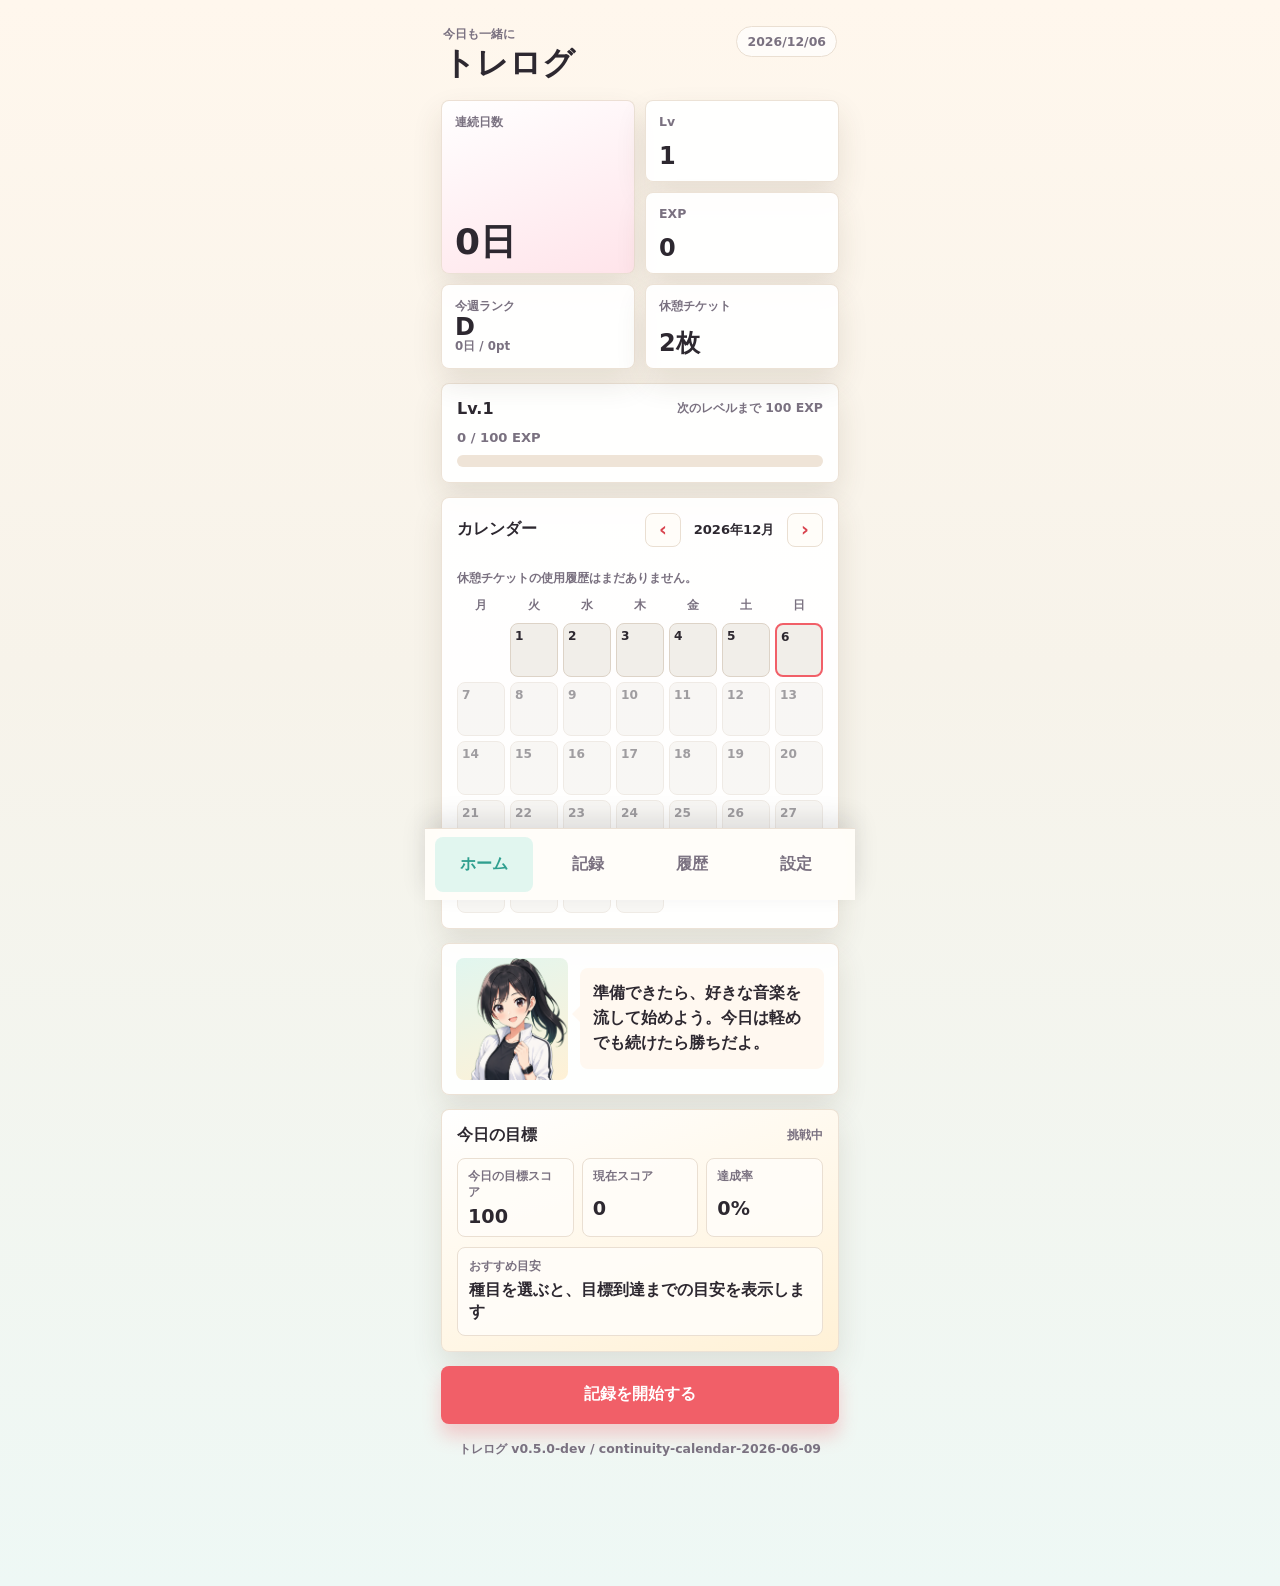
==== commit 3bd6dabc: "Add rest ticket continuity calendar" ====
--- a/index.html
+++ b/index.html
@@ -56,6 +56,28 @@
       </div>
     </section>
 
+    <section class="panel calendar-panel" aria-labelledby="calendar-title">
+      <div class="section-heading calendar-heading">
+        <h2 id="calendar-title">カレンダー</h2>
+        <div class="calendar-controls">
+          <button id="calendar-prev-month" type="button" aria-label="前月">‹</button>
+          <span id="calendar-month-label">----</span>
+          <button id="calendar-next-month" type="button" aria-label="次月">›</button>
+        </div>
+      </div>
+      <p id="recent-rest-event" class="recent-rest-event">休憩チケットの使用履歴はまだありません。</p>
+      <div class="calendar-weekdays" aria-hidden="true">
+        <span>月</span>
+        <span>火</span>
+        <span>水</span>
+        <span>木</span>
+        <span>金</span>
+        <span>土</span>
+        <span>日</span>
+      </div>
+      <div id="continuity-calendar" class="continuity-calendar" aria-label="継続カレンダー"></div>
+    </section>
+
     <section class="trainer-area" aria-label="トレーナー">
       <div class="trainer-visual" aria-hidden="true">
         <img id="home-trainer-image" class="trainer-image hidden" alt="">
@@ -458,7 +480,16 @@
           <input id="debug-test-date" type="date">
           <button id="debug-add-date-record" type="button">任意の日付のテスト記録を追加</button>
         </div>
+        <div class="debug-date-row">
+          <input id="debug-continuity-date" type="date">
+          <button id="debug-set-record-date" type="button">指定日を記録日にする</button>
+          <button id="debug-set-rest-date" type="button">指定日を休憩日にする</button>
+        </div>
         <div class="debug-actions">
+          <button id="debug-streak-plus-one" type="button">連続記録 +1日</button>
+          <button id="debug-streak-minus-one" type="button">連続記録 -1日</button>
+          <button id="debug-clear-yesterday" type="button">昨日を未記録状態にする</button>
+          <button id="debug-run-continuity-check" type="button">休憩チケット日跨ぎ判定を手動実行</button>
           <button id="debug-add-yesterday-record" type="button">昨日のテスト記録を追加</button>
           <button id="debug-add-three-days-record" type="button">3日前のテスト記録を追加</button>
           <button id="debug-refresh-storage" type="button">localStorage内容を表示</button>
--- a/style.css
+++ b/style.css
@@ -13,6 +13,7 @@
   --shadow: 0 14px 30px rgba(75, 55, 35, 0.12);
   --bottom-nav-height: 72px;
   --safe-bottom-space: env(safe-area-inset-bottom, 0px);
+  --mobile-browser-bottom-buffer: 72px;
 }
 
 * {
@@ -22,6 +23,7 @@
 body {
   margin: 0;
   min-height: 100vh;
+  min-height: 100svh;
   min-height: 100dvh;
   background:
     linear-gradient(180deg, #fff7ed 0%, var(--bg) 42%, #eef8f5 100%);
@@ -46,9 +48,10 @@
 .app-shell {
   width: min(100%, 430px);
   min-height: 100vh;
+  min-height: 100svh;
   min-height: 100dvh;
   margin: 0 auto;
-  padding: 20px 16px calc(var(--bottom-nav-height) + var(--safe-bottom-space) + 44px);
+  padding: 20px 16px calc(var(--bottom-nav-height) + var(--safe-bottom-space) + 56px);
 }
 
 .app-view {
@@ -164,6 +167,123 @@
 
 .status-card-large strong {
   font-size: 2.25rem;
+}
+
+.calendar-panel {
+  display: grid;
+  gap: 10px;
+}
+
+.calendar-heading {
+  align-items: center;
+}
+
+.calendar-controls {
+  display: grid;
+  grid-template-columns: 36px minmax(92px, 1fr) 36px;
+  align-items: center;
+  gap: 6px;
+  min-width: 178px;
+}
+
+.calendar-controls button {
+  width: 36px;
+  min-height: 34px;
+  border: 1px solid var(--line);
+  border-radius: 8px;
+  background: #fffdf9;
+  color: var(--primary-dark);
+  font-size: 1.2rem;
+  font-weight: 900;
+  touch-action: manipulation;
+}
+
+.calendar-controls span {
+  color: var(--ink);
+  font-size: 0.82rem;
+  font-weight: 900;
+  text-align: center;
+}
+
+.recent-rest-event {
+  margin: 0;
+  color: var(--muted);
+  font-size: 0.78rem;
+  font-weight: 800;
+  line-height: 1.5;
+}
+
+.calendar-weekdays,
+.continuity-calendar {
+  display: grid;
+  grid-template-columns: repeat(7, minmax(0, 1fr));
+  gap: 5px;
+}
+
+.calendar-weekdays span {
+  color: var(--muted);
+  font-size: 0.72rem;
+  font-weight: 900;
+  text-align: center;
+}
+
+.calendar-day {
+  position: relative;
+  min-height: 54px;
+  display: grid;
+  grid-template-rows: auto 1fr auto;
+  gap: 2px;
+  border: 1px solid #ddd3c7;
+  border-radius: 8px;
+  padding: 6px 4px;
+  background: #f1eee9;
+  color: var(--ink);
+  overflow: hidden;
+}
+
+.calendar-day.is-recorded {
+  border-color: rgba(47, 159, 143, 0.45);
+  background: #e1f6ef;
+}
+
+.calendar-day.is-rest {
+  border-color: rgba(74, 129, 196, 0.45);
+  background: #e7f0ff;
+}
+
+.calendar-day.is-future {
+  opacity: 0.45;
+}
+
+.calendar-day.is-today {
+  border-width: 2px;
+  border-color: var(--primary);
+}
+
+.calendar-day.is-empty {
+  border-color: transparent;
+  background: transparent;
+}
+
+.calendar-date {
+  font-size: 0.76rem;
+  font-weight: 900;
+  line-height: 1;
+}
+
+.calendar-score {
+  align-self: end;
+  font-size: 0.68rem;
+  font-weight: 900;
+  line-height: 1.15;
+}
+
+.calendar-mark {
+  min-height: 14px;
+  color: var(--primary-dark);
+  font-size: 0.68rem;
+  font-weight: 900;
+  line-height: 1.1;
 }
 
 .trainer-area {
@@ -985,13 +1105,19 @@
   inset: 0;
   z-index: 20;
   display: grid;
-  align-items: stretch;
+  align-items: start;
   justify-items: center;
+  height: 100vh;
+  height: 100svh;
+  height: 100dvh;
   min-height: 100vh;
+  min-height: 100svh;
   min-height: 100dvh;
-  overflow: auto;
-  padding: 16px 16px calc(24px + var(--safe-bottom-space));
+  overflow-y: auto;
+  padding: 16px 16px calc(var(--mobile-browser-bottom-buffer) + var(--safe-bottom-space));
   background: rgba(45, 40, 48, 0.42);
+  overscroll-behavior: contain;
+  -webkit-overflow-scrolling: touch;
 }
 
 .session-overlay.hidden,
@@ -1003,11 +1129,12 @@
 .result-screen {
   width: min(100%, 430px);
   max-height: calc(100vh - 32px);
-  max-height: calc(100dvh - 40px - var(--safe-bottom-space));
+  max-height: calc(100svh - 32px - var(--safe-bottom-space));
+  max-height: calc(100dvh - 32px - var(--safe-bottom-space));
   display: grid;
   gap: 12px;
-  overflow: auto;
-  padding: 16px 16px calc(22px + var(--safe-bottom-space));
+  overflow-y: auto;
+  padding: 16px 16px calc(var(--mobile-browser-bottom-buffer) + var(--safe-bottom-space));
   border-radius: 8px;
   background: linear-gradient(180deg, #fff7ed 0%, #eef8f5 100%);
   box-shadow: 0 20px 60px rgba(45, 40, 48, 0.26);
@@ -1021,7 +1148,8 @@
 
 .result-screen {
   position: relative;
-  overflow: hidden auto;
+  overflow-x: hidden;
+  overflow-y: auto;
 }
 
 .result-screen.goal-complete,
@@ -1534,11 +1662,11 @@
 .session-actions {
   display: grid;
   gap: 10px;
-  padding-bottom: max(4px, var(--safe-bottom-space));
+  padding-bottom: calc(28px + var(--safe-bottom-space));
 }
 
 #result-ok-button {
-  margin-bottom: max(4px, var(--safe-bottom-space));
+  margin-bottom: calc(28px + var(--safe-bottom-space));
 }
 
 .session-cancel-button {
@@ -1588,7 +1716,7 @@
 @media (max-width: 360px) {
   .app-shell {
     padding-inline: 12px;
-    padding-bottom: calc(var(--bottom-nav-height) + var(--safe-bottom-space) + 40px);
+    padding-bottom: calc(var(--bottom-nav-height) + var(--safe-bottom-space) + 52px);
   }
 
   .trainer-area {
@@ -1604,19 +1732,21 @@
   }
 
   .session-overlay {
-    padding: 10px 10px calc(20px + var(--safe-bottom-space));
+    padding: 10px 10px calc(var(--mobile-browser-bottom-buffer) + var(--safe-bottom-space));
   }
 
   .session-screen {
     max-height: calc(100vh - 20px);
-    max-height: calc(100dvh - 24px - var(--safe-bottom-space));
-    padding: 12px 12px calc(20px + var(--safe-bottom-space));
+    max-height: calc(100svh - 20px - var(--safe-bottom-space));
+    max-height: calc(100dvh - 20px - var(--safe-bottom-space));
+    padding: 12px 12px calc(var(--mobile-browser-bottom-buffer) + var(--safe-bottom-space));
   }
 
   .result-screen {
     max-height: calc(100vh - 20px);
-    max-height: calc(100dvh - 24px - var(--safe-bottom-space));
-    padding: 12px 12px calc(20px + var(--safe-bottom-space));
+    max-height: calc(100svh - 20px - var(--safe-bottom-space));
+    max-height: calc(100dvh - 20px - var(--safe-bottom-space));
+    padding: 12px 12px calc(var(--mobile-browser-bottom-buffer) + var(--safe-bottom-space));
   }
 
   .session-trainer,
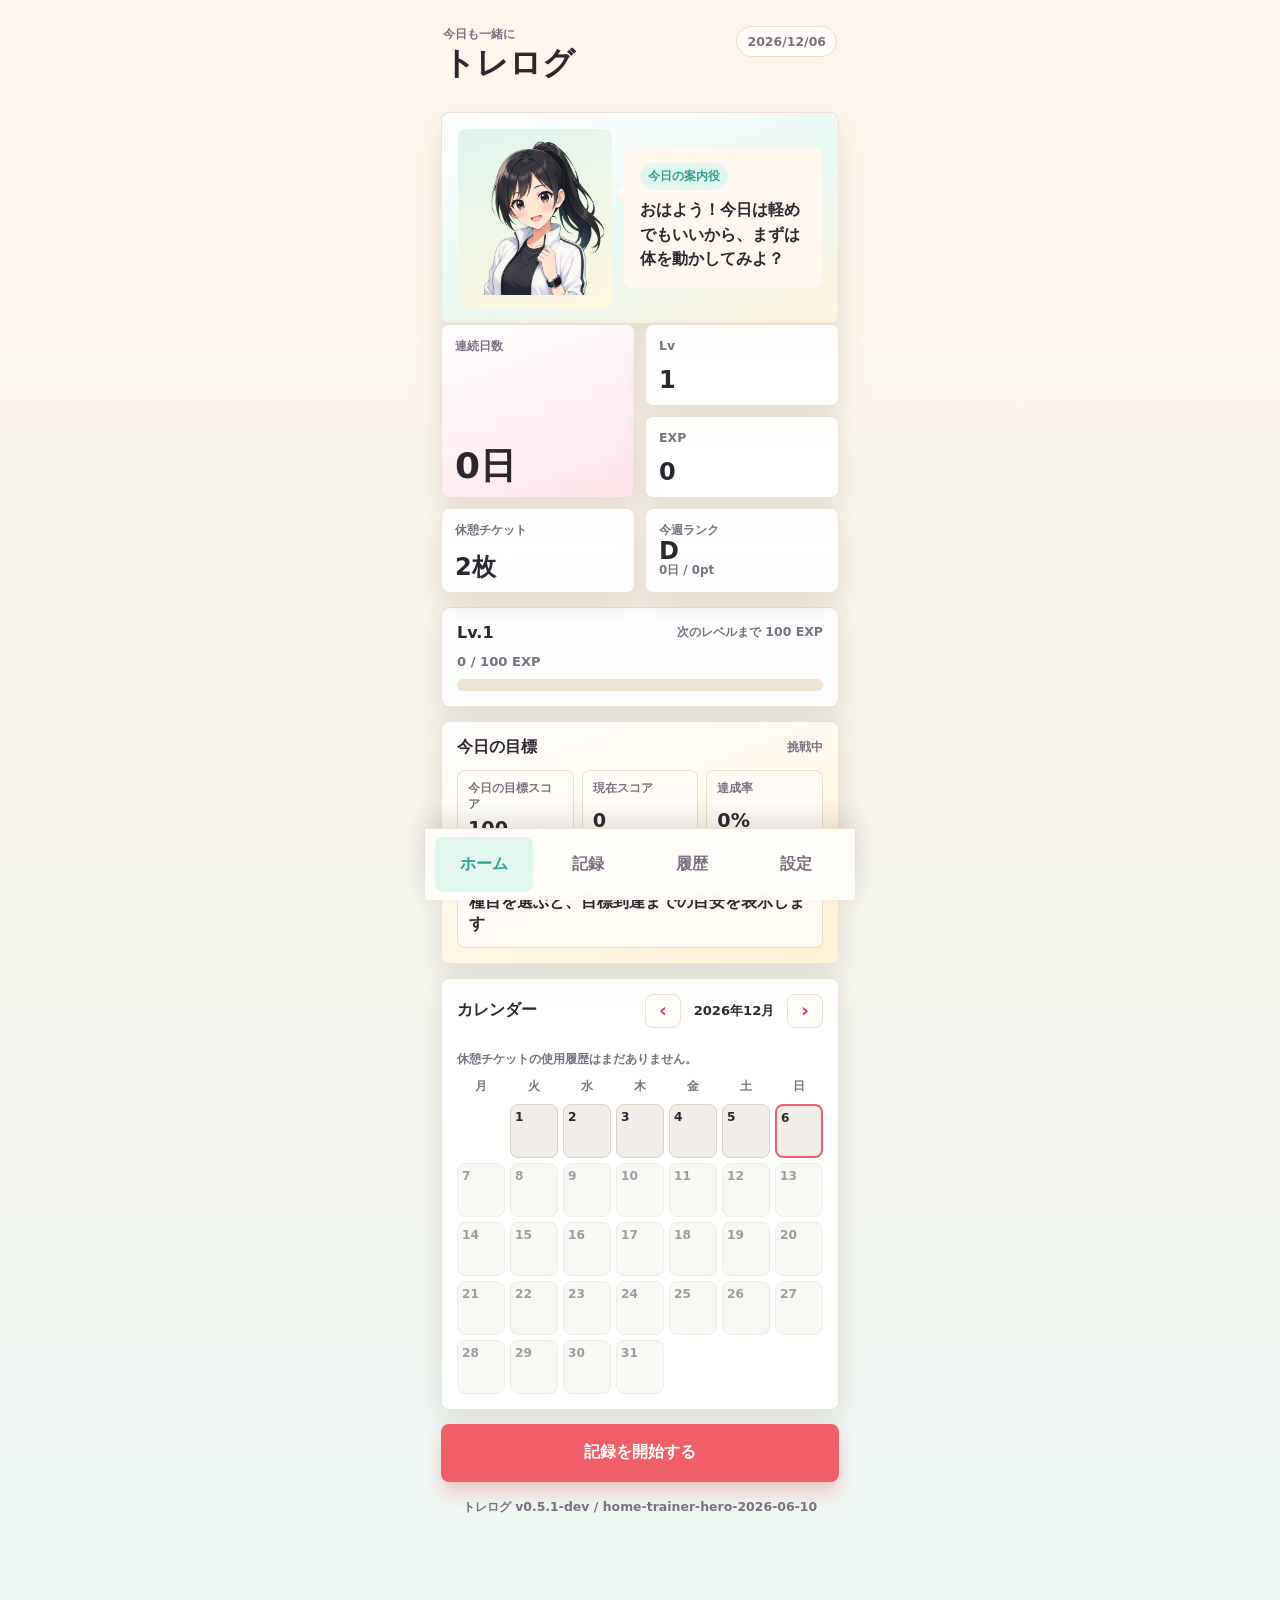
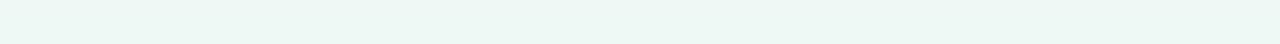
==== commit 42d4a0e8: "Add home trainer hero motivation" ====
--- a/index.html
+++ b/index.html
@@ -19,6 +19,21 @@
       <p id="today-label" class="today-label">α版</p>
     </header>
 
+    <section class="trainer-area home-trainer-area" aria-label="トレーナーヒーロー">
+      <div class="trainer-visual home-trainer-visual" aria-hidden="true">
+        <img id="home-trainer-image" class="trainer-image hidden" alt="">
+        <div class="trainer-face">
+          <span class="trainer-eye"></span>
+          <span class="trainer-eye"></span>
+          <span class="trainer-smile"></span>
+        </div>
+      </div>
+      <div class="speech-bubble home-speech-bubble">
+        <span class="home-trainer-label">今日の案内役</span>
+        <p id="trainer-comment">準備できたら、好きな音楽を流して始めよう。今日は軽めでも続けたら勝ちだよ。</p>
+      </div>
+    </section>
+
     <section class="dashboard" aria-label="ダッシュボード">
       <div class="status-card status-card-large">
         <span>連続日数</span>
@@ -33,14 +48,14 @@
         <strong id="total-exp">0</strong>
       </div>
       <div class="status-card">
+        <span>休憩チケット</span>
+        <strong id="rest-tickets">2枚</strong>
+      </div>
+      <div class="status-card">
         <span>今週ランク</span>
         <strong id="weekly-rank">D</strong>
         <small id="weekly-rank-detail">0日 / 0pt</small>
       </div>
-      <div class="status-card">
-        <span>休憩チケット</span>
-        <strong id="rest-tickets">2枚</strong>
-      </div>
     </section>
 
     <section class="panel level-progress-panel" aria-label="レベル進捗">
@@ -53,6 +68,31 @@
       </div>
       <div class="level-progress-bar" aria-hidden="true">
         <span id="level-progress-fill"></span>
+      </div>
+    </section>
+
+    <section class="panel goal-card" aria-labelledby="goal-title">
+      <div class="section-heading">
+        <h2 id="goal-title">今日の目標</h2>
+        <span id="goal-status">あと少し</span>
+      </div>
+      <div class="goal-grid">
+        <div>
+          <span>今日の目標スコア</span>
+          <strong id="target-score">100</strong>
+        </div>
+        <div>
+          <span>現在スコア</span>
+          <strong id="current-score">0</strong>
+        </div>
+        <div>
+          <span>達成率</span>
+          <strong id="achievement-rate">0%</strong>
+        </div>
+      </div>
+      <div class="goal-tip">
+        <span>おすすめ目安</span>
+        <p id="goal-recommendation">腕立て10回 + ストレッチ5分</p>
       </div>
     </section>
 
@@ -76,45 +116,6 @@
         <span>日</span>
       </div>
       <div id="continuity-calendar" class="continuity-calendar" aria-label="継続カレンダー"></div>
-    </section>
-
-    <section class="trainer-area" aria-label="トレーナー">
-      <div class="trainer-visual" aria-hidden="true">
-        <img id="home-trainer-image" class="trainer-image hidden" alt="">
-        <div class="trainer-face">
-          <span class="trainer-eye"></span>
-          <span class="trainer-eye"></span>
-          <span class="trainer-smile"></span>
-        </div>
-      </div>
-      <div class="speech-bubble">
-        <p id="trainer-comment">準備できたら、好きな音楽を流して始めよう。今日は軽めでも続けたら勝ちだよ。</p>
-      </div>
-    </section>
-
-    <section class="panel goal-card" aria-labelledby="goal-title">
-      <div class="section-heading">
-        <h2 id="goal-title">今日の目標</h2>
-        <span id="goal-status">あと少し</span>
-      </div>
-      <div class="goal-grid">
-        <div>
-          <span>今日の目標スコア</span>
-          <strong id="target-score">100</strong>
-        </div>
-        <div>
-          <span>現在スコア</span>
-          <strong id="current-score">0</strong>
-        </div>
-        <div>
-          <span>達成率</span>
-          <strong id="achievement-rate">0%</strong>
-        </div>
-      </div>
-      <div class="goal-tip">
-        <span>おすすめ目安</span>
-        <p id="goal-recommendation">腕立て10回 + ストレッチ5分</p>
-      </div>
     </section>
 
     <div class="home-action">
--- a/style.css
+++ b/style.css
@@ -296,6 +296,14 @@
   border-radius: 8px;
 }
 
+.home-trainer-area {
+  grid-template-columns: 1fr;
+  justify-items: center;
+  margin-top: 12px;
+  padding: 16px;
+  background: linear-gradient(160deg, #ffffff 0%, #e8f7f2 52%, #fff3df 100%);
+}
+
 .trainer-visual {
   position: relative;
   height: 122px;
@@ -304,6 +312,12 @@
   border-radius: 8px;
   background: linear-gradient(160deg, var(--soft-green), #fff1d6);
   overflow: hidden;
+}
+
+.home-trainer-visual {
+  width: min(100%, 220px);
+  height: 168px;
+  background: linear-gradient(160deg, #dff4ef 0%, #fff6df 100%);
 }
 
 .trainer-image {
@@ -312,6 +326,10 @@
   width: 100%;
   height: 100%;
   object-fit: cover;
+}
+
+.home-trainer-visual .trainer-image {
+  object-fit: contain;
 }
 
 .trainer-image.hidden {
@@ -389,6 +407,35 @@
   font-weight: 700;
 }
 
+.home-speech-bubble {
+  width: 100%;
+  padding: 16px;
+  font-size: 1rem;
+}
+
+.home-trainer-label {
+  display: inline-flex;
+  align-items: center;
+  min-height: 24px;
+  margin-bottom: 8px;
+  padding: 4px 8px;
+  border-radius: 999px;
+  background: var(--soft-green);
+  color: var(--secondary);
+  font-size: 0.74rem;
+  font-weight: 900;
+}
+
+.home-speech-bubble::before {
+  left: 50%;
+  top: -8px;
+  border-right: 8px solid transparent;
+  border-bottom: 8px solid #fff8f0;
+  border-left: 8px solid transparent;
+  border-top: 0;
+  transform: translateX(-50%);
+}
+
 .speech-bubble::before {
   content: "";
   position: absolute;
@@ -397,6 +444,28 @@
   border-top: 8px solid transparent;
   border-bottom: 8px solid transparent;
   border-right: 8px solid #fff8f0;
+}
+
+@media (min-width: 420px) {
+  .home-trainer-area {
+    grid-template-columns: 154px 1fr;
+    justify-items: stretch;
+  }
+
+  .home-trainer-visual {
+    width: 100%;
+    height: 178px;
+  }
+
+  .home-speech-bubble::before {
+    left: -8px;
+    top: 38px;
+    border-top: 8px solid transparent;
+    border-bottom: 8px solid transparent;
+    border-right: 8px solid #fff8f0;
+    border-left: 0;
+    transform: none;
+  }
 }
 
 .panel {
@@ -1723,8 +1792,19 @@
     grid-template-columns: 96px 1fr;
   }
 
+  .home-trainer-area {
+    grid-template-columns: 1fr;
+    gap: 10px;
+    padding: 12px;
+  }
+
   .trainer-visual {
     height: 112px;
+  }
+
+  .home-trainer-visual {
+    width: min(100%, 204px);
+    height: 152px;
   }
 
   .speech-bubble {
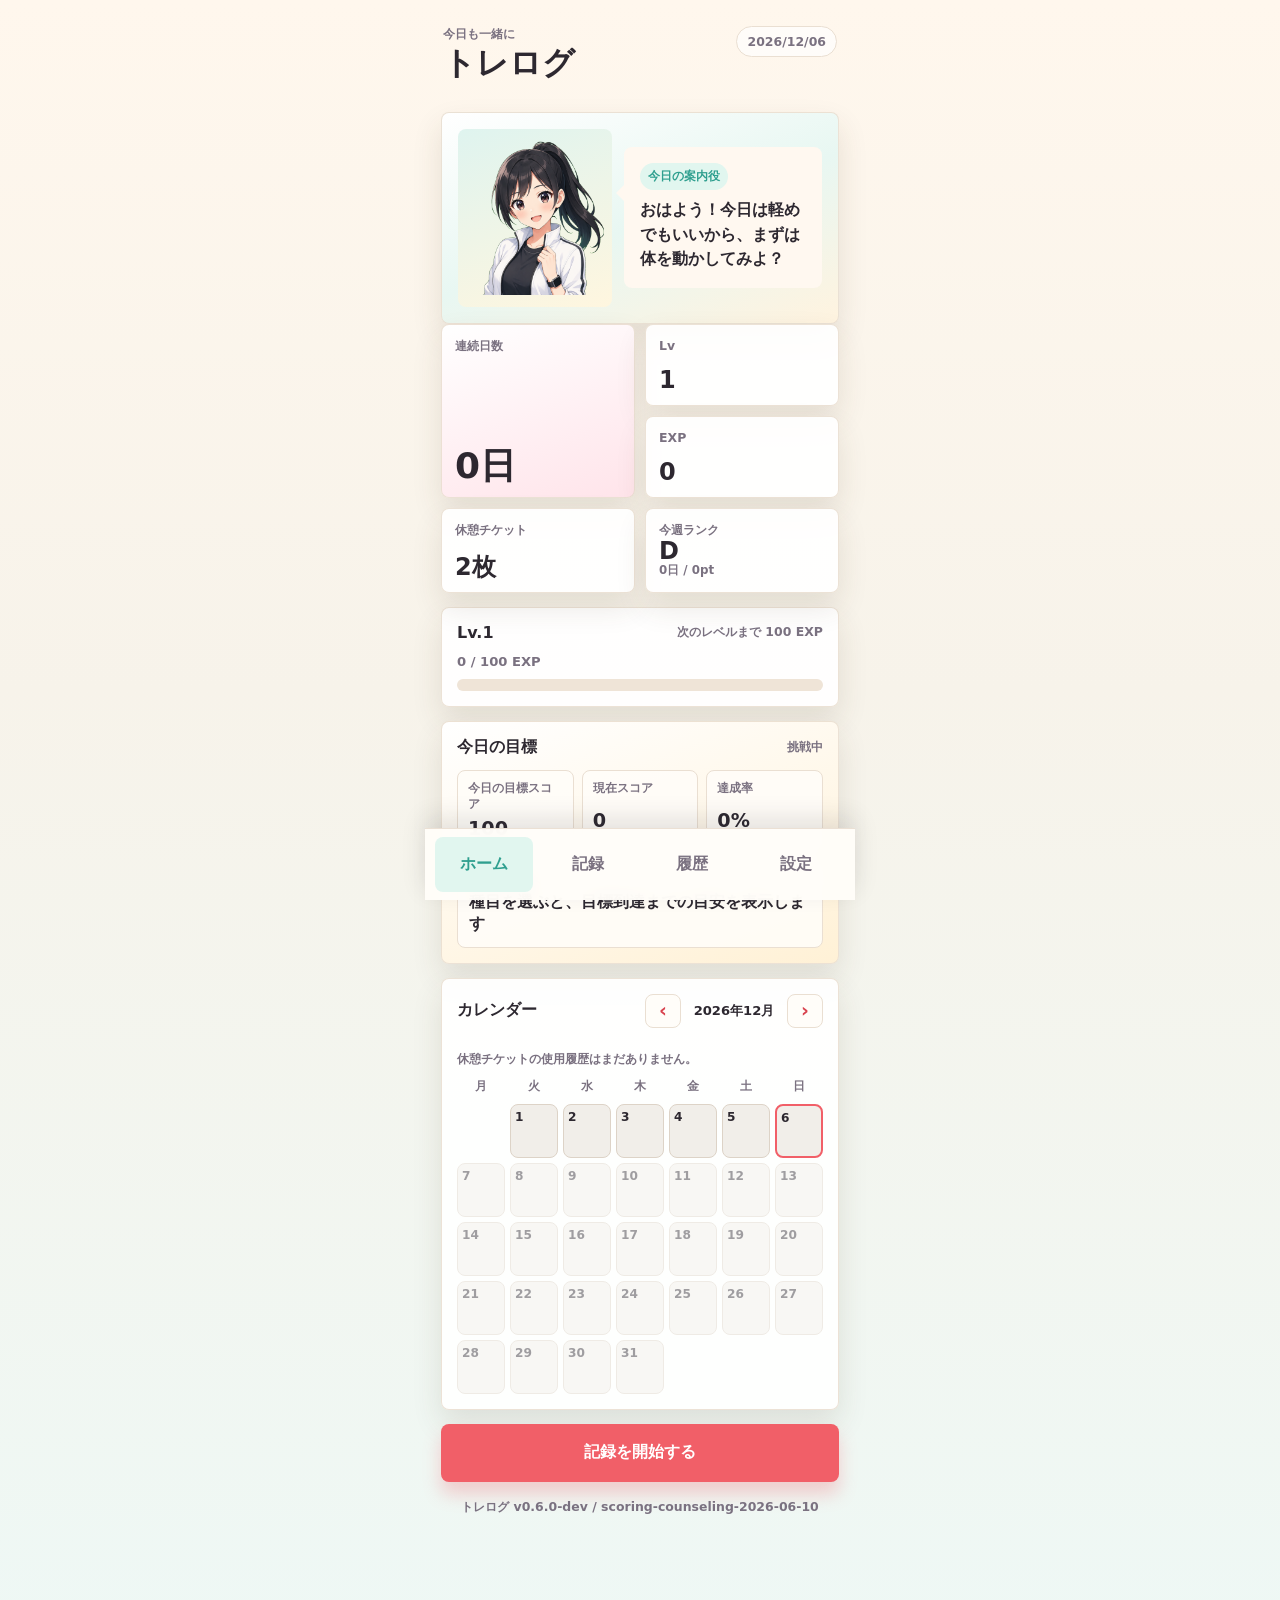
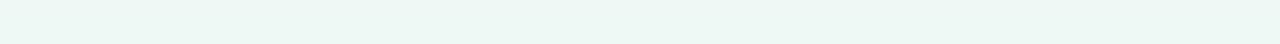
==== commit bad9e78e: "Add scoring counseling settings" ====
--- a/index.html
+++ b/index.html
@@ -258,6 +258,94 @@
       </p>
     </section>
 
+    <section class="panel counseling-panel" aria-labelledby="counseling-title">
+      <div class="section-heading">
+        <h2 id="counseling-title">カウンセリング</h2>
+        <span class="dev-scoring-status">v1 ルールベース</span>
+      </div>
+      <p class="settings-description">
+        運動経験や目的から、今日の目標スコアと種目ごとのスコア係数を提案します。提案は編集してから適用できます。
+      </p>
+
+      <form id="counseling-form" class="counseling-form">
+        <label class="field-label" for="counseling-experience">運動経験</label>
+        <select id="counseling-experience" class="select-field">
+          <option value="beginner">初心者</option>
+          <option value="standard">標準</option>
+          <option value="experienced">慣れている</option>
+          <option value="hard">高負荷向け</option>
+        </select>
+
+        <label class="field-label" for="counseling-goal">目的</label>
+        <select id="counseling-goal" class="select-field">
+          <option value="continuity">継続重視</option>
+          <option value="diet">ダイエット</option>
+          <option value="strength">筋力アップ</option>
+          <option value="stamina">体力作り</option>
+          <option value="habit">軽い習慣化</option>
+        </select>
+
+        <div class="counseling-grid">
+          <label>
+            <span>週に何日くらい運動したいか</span>
+            <select id="counseling-weekly-days" class="select-field">
+              <option value="1-2">1〜2日</option>
+              <option value="3-4" selected>3〜4日</option>
+              <option value="5+">5日以上</option>
+            </select>
+          </label>
+          <label>
+            <span>1回あたりの運動時間</span>
+            <select id="counseling-session-length" class="select-field">
+              <option value="3">3分</option>
+              <option value="5" selected>5分</option>
+              <option value="10">10分</option>
+              <option value="15">15分以上</option>
+            </select>
+          </label>
+        </div>
+
+        <label class="field-label" for="counseling-strictness">きつめの評価が好きか</label>
+        <select id="counseling-strictness" class="select-field">
+          <option value="loose">ゆるめに評価してほしい</option>
+          <option value="standard" selected>標準</option>
+          <option value="strict">厳しめに評価してほしい</option>
+        </select>
+
+        <div class="counseling-menu-groups">
+          <fieldset>
+            <legend>得意メニュー</legend>
+            <label><input type="checkbox" name="counseling-good-menu" value="pushup"> 腕立て</label>
+            <label><input type="checkbox" name="counseling-good-menu" value="abs"> 腹筋</label>
+            <label><input type="checkbox" name="counseling-good-menu" value="squat"> スクワット</label>
+            <label><input type="checkbox" name="counseling-good-menu" value="plank"> プランク</label>
+            <label><input type="checkbox" name="counseling-good-menu" value="stretch"> ストレッチ</label>
+          </fieldset>
+          <fieldset>
+            <legend>苦手メニュー</legend>
+            <label><input type="checkbox" name="counseling-weak-menu" value="pushup"> 腕立て</label>
+            <label><input type="checkbox" name="counseling-weak-menu" value="abs"> 腹筋</label>
+            <label><input type="checkbox" name="counseling-weak-menu" value="squat"> スクワット</label>
+            <label><input type="checkbox" name="counseling-weak-menu" value="plank"> プランク</label>
+            <label><input type="checkbox" name="counseling-weak-menu" value="stretch"> ストレッチ</label>
+          </fieldset>
+        </div>
+
+        <div class="settings-actions counseling-actions">
+          <button id="generate-counseling-button" class="primary-button" type="button">提案を作成</button>
+          <button id="discard-counseling-button" class="secondary-button" type="button">結果を破棄</button>
+        </div>
+      </form>
+
+      <div id="counseling-result" class="counseling-result hidden" aria-live="polite"></div>
+
+      <div class="settings-actions counseling-actions">
+        <button id="apply-counseling-button" class="save-button" type="button" disabled>この設定を適用</button>
+        <button id="reset-counseling-default-button" class="secondary-button" type="button">デフォルト設定に戻す</button>
+      </div>
+      <p id="counseling-status" class="settings-description">まだ提案は作成されていません。</p>
+    </section>
+
     <section class="panel score-config-panel" aria-labelledby="score-config-title">
       <div class="section-heading">
         <h2 id="score-config-title">スコア調整</h2>
--- a/style.css
+++ b/style.css
@@ -713,6 +713,146 @@
   margin-top: 14px;
 }
 
+.counseling-panel,
+.counseling-form,
+.counseling-result,
+.counseling-editor,
+.counseling-editor-group {
+  display: grid;
+  gap: 12px;
+}
+
+.counseling-grid,
+.counseling-menu-groups,
+.counseling-exercise-grid {
+  display: grid;
+  gap: 10px;
+}
+
+.counseling-grid,
+.counseling-menu-groups {
+  grid-template-columns: repeat(2, minmax(0, 1fr));
+}
+
+.counseling-grid label,
+.counseling-editor label {
+  display: grid;
+  gap: 6px;
+  color: var(--muted);
+  font-size: 0.82rem;
+  font-weight: 800;
+}
+
+.counseling-menu-groups fieldset {
+  display: grid;
+  gap: 8px;
+  margin: 0;
+  padding: 10px;
+  border: 1px solid var(--line);
+  border-radius: 8px;
+  background: #fffdf9;
+}
+
+.counseling-menu-groups legend {
+  padding: 0 4px;
+  color: var(--ink);
+  font-size: 0.84rem;
+  font-weight: 900;
+}
+
+.counseling-menu-groups label {
+  display: flex;
+  align-items: center;
+  gap: 7px;
+  color: var(--muted);
+  font-size: 0.82rem;
+  font-weight: 800;
+}
+
+.counseling-menu-groups input {
+  width: 18px;
+  height: 18px;
+}
+
+.counseling-result {
+  padding-top: 12px;
+  border-top: 1px solid var(--line);
+}
+
+.counseling-summary {
+  display: grid;
+  gap: 6px;
+  padding: 12px;
+  border: 1px solid var(--line);
+  border-radius: 8px;
+  background: var(--soft-green);
+}
+
+.counseling-summary strong {
+  color: var(--secondary);
+  font-size: 0.98rem;
+}
+
+.counseling-summary span,
+.counseling-summary small,
+.counseling-summary p {
+  color: var(--ink);
+  font-size: 0.86rem;
+  font-weight: 800;
+  line-height: 1.55;
+}
+
+.counseling-summary small {
+  color: var(--muted);
+}
+
+.counseling-guide-list {
+  display: grid;
+  gap: 8px;
+  padding: 0;
+  margin: 0;
+  list-style: none;
+}
+
+.counseling-guide-list li {
+  display: grid;
+  gap: 4px;
+  padding: 10px;
+  border: 1px solid var(--line);
+  border-radius: 8px;
+  background: #fffdf9;
+}
+
+.counseling-guide-list strong {
+  font-size: 0.9rem;
+}
+
+.counseling-guide-list span,
+.counseling-guide-list small {
+  color: var(--muted);
+  font-size: 0.8rem;
+  font-weight: 800;
+  line-height: 1.45;
+}
+
+.counseling-exercise-card {
+  display: grid;
+  grid-template-columns: repeat(2, minmax(0, 1fr));
+  gap: 8px;
+  padding: 10px;
+  border: 1px solid var(--line);
+  border-radius: 8px;
+  background: #fffdf9;
+}
+
+.counseling-exercise-card h4 {
+  grid-column: 1 / -1;
+}
+
+.counseling-actions {
+  margin-top: 0;
+}
+
 .score-config-group {
   padding-top: 10px;
   border-top: 1px solid var(--line);
@@ -1848,7 +1988,10 @@
   .result-score-grid,
   .result-progress,
   .custom-trainer-preview,
-  .settings-actions {
+  .settings-actions,
+  .counseling-grid,
+  .counseling-menu-groups,
+  .counseling-exercise-card {
     grid-template-columns: 1fr;
   }
 
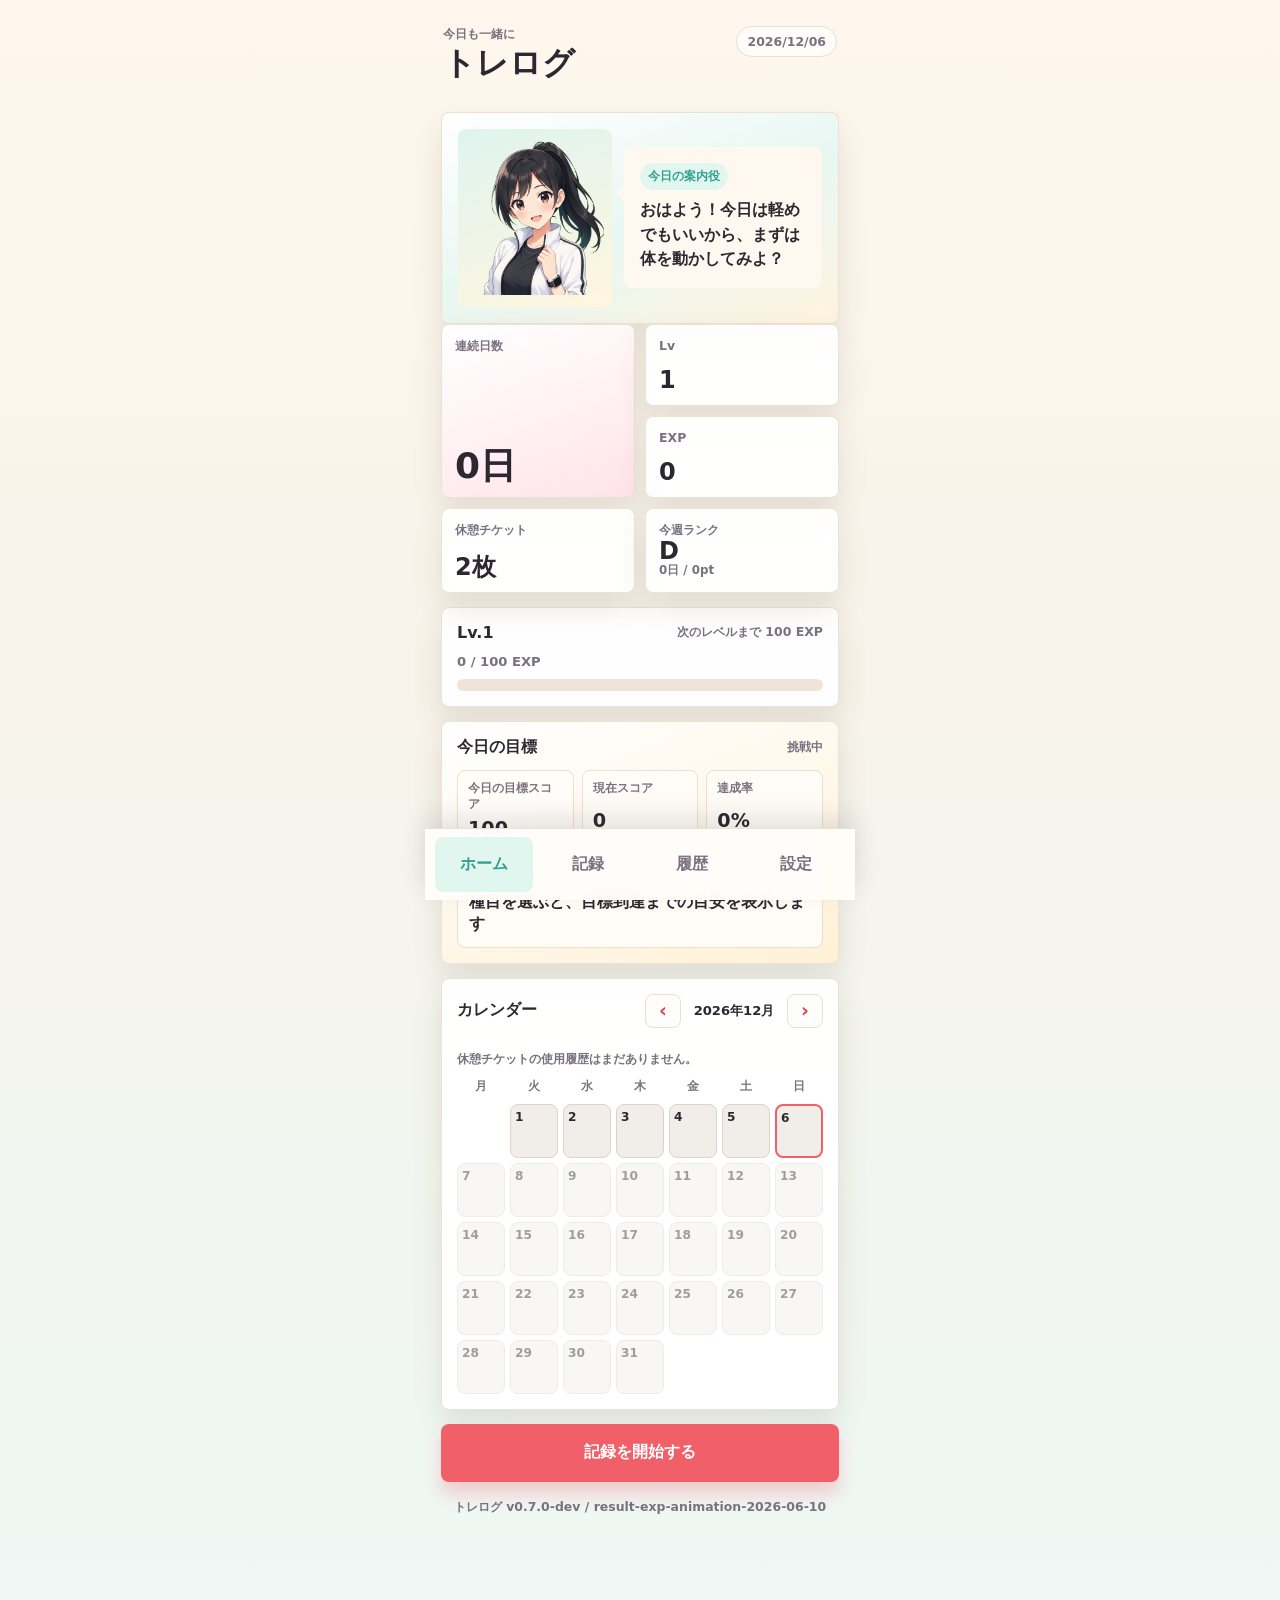
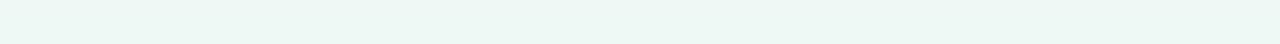
==== commit 66aeed2f: "Add result exp animation rewards" ====
--- a/index.html
+++ b/index.html
@@ -760,9 +760,19 @@
 
       <h3 class="result-section-title">成長</h3>
       <section class="result-progress result-progress-single" aria-label="成長">
-        <div>
+        <div class="result-exp-panel">
           <span>レベル</span>
           <strong id="result-level">Lv.1</strong>
+          <small id="result-level-change">Lv.1 → Lv.1</small>
+          <div class="result-exp-details" aria-label="EXP変化">
+            <span>記録前 <strong id="result-exp-before">0</strong></span>
+            <span>獲得 <strong id="result-exp-gain">+0</strong></span>
+            <span>記録後 <strong id="result-exp-after">0</strong></span>
+          </div>
+          <div class="result-exp-gauge" aria-hidden="true">
+            <div id="result-exp-gauge-fill" class="result-exp-gauge-fill"></div>
+          </div>
+          <small id="result-exp-gauge-label">0 / 100 EXP</small>
           <small id="result-next-level-exp">次のレベルまで 100 EXP</small>
         </div>
       </section>
--- a/style.css
+++ b/style.css
@@ -1617,6 +1617,62 @@
   line-height: 1.35;
 }
 
+.result-exp-panel {
+  overflow: hidden;
+}
+
+.result-screen.level-up .result-exp-panel,
+.result-screen.ticket-reward .result-exp-panel {
+  border-color: rgba(241, 95, 104, 0.34);
+  box-shadow: 0 12px 26px rgba(241, 95, 104, 0.12);
+}
+
+.result-exp-details {
+  display: grid;
+  grid-template-columns: repeat(3, minmax(0, 1fr));
+  gap: 6px;
+}
+
+.result-exp-details span {
+  display: grid;
+  gap: 3px;
+  min-height: auto;
+  padding: 7px;
+  border: 1px solid var(--line);
+  border-radius: 8px;
+  background: #fffdf9;
+  color: var(--muted);
+  font-size: 0.72rem;
+  font-weight: 800;
+  text-align: center;
+}
+
+.result-exp-details strong {
+  color: var(--ink);
+  font-size: 0.95rem;
+}
+
+.result-exp-gauge {
+  height: 16px;
+  overflow: hidden;
+  border: 1px solid rgba(42, 124, 111, 0.28);
+  border-radius: 999px;
+  background: rgba(255, 255, 255, 0.95);
+}
+
+.result-exp-gauge-fill {
+  width: 0%;
+  height: 100%;
+  border-radius: inherit;
+  background: linear-gradient(90deg, var(--secondary), var(--primary));
+  transition: width 0.62s ease;
+}
+
+.result-screen.level-up .result-exp-gauge-fill,
+.result-screen.ticket-reward .result-exp-gauge-fill {
+  box-shadow: 0 0 18px rgba(241, 95, 104, 0.35);
+}
+
 .result-bonus-list {
   display: grid;
   gap: 8px;
@@ -1987,6 +2043,7 @@
   .result-summary,
   .result-score-grid,
   .result-progress,
+  .result-exp-details,
   .custom-trainer-preview,
   .settings-actions,
   .counseling-grid,
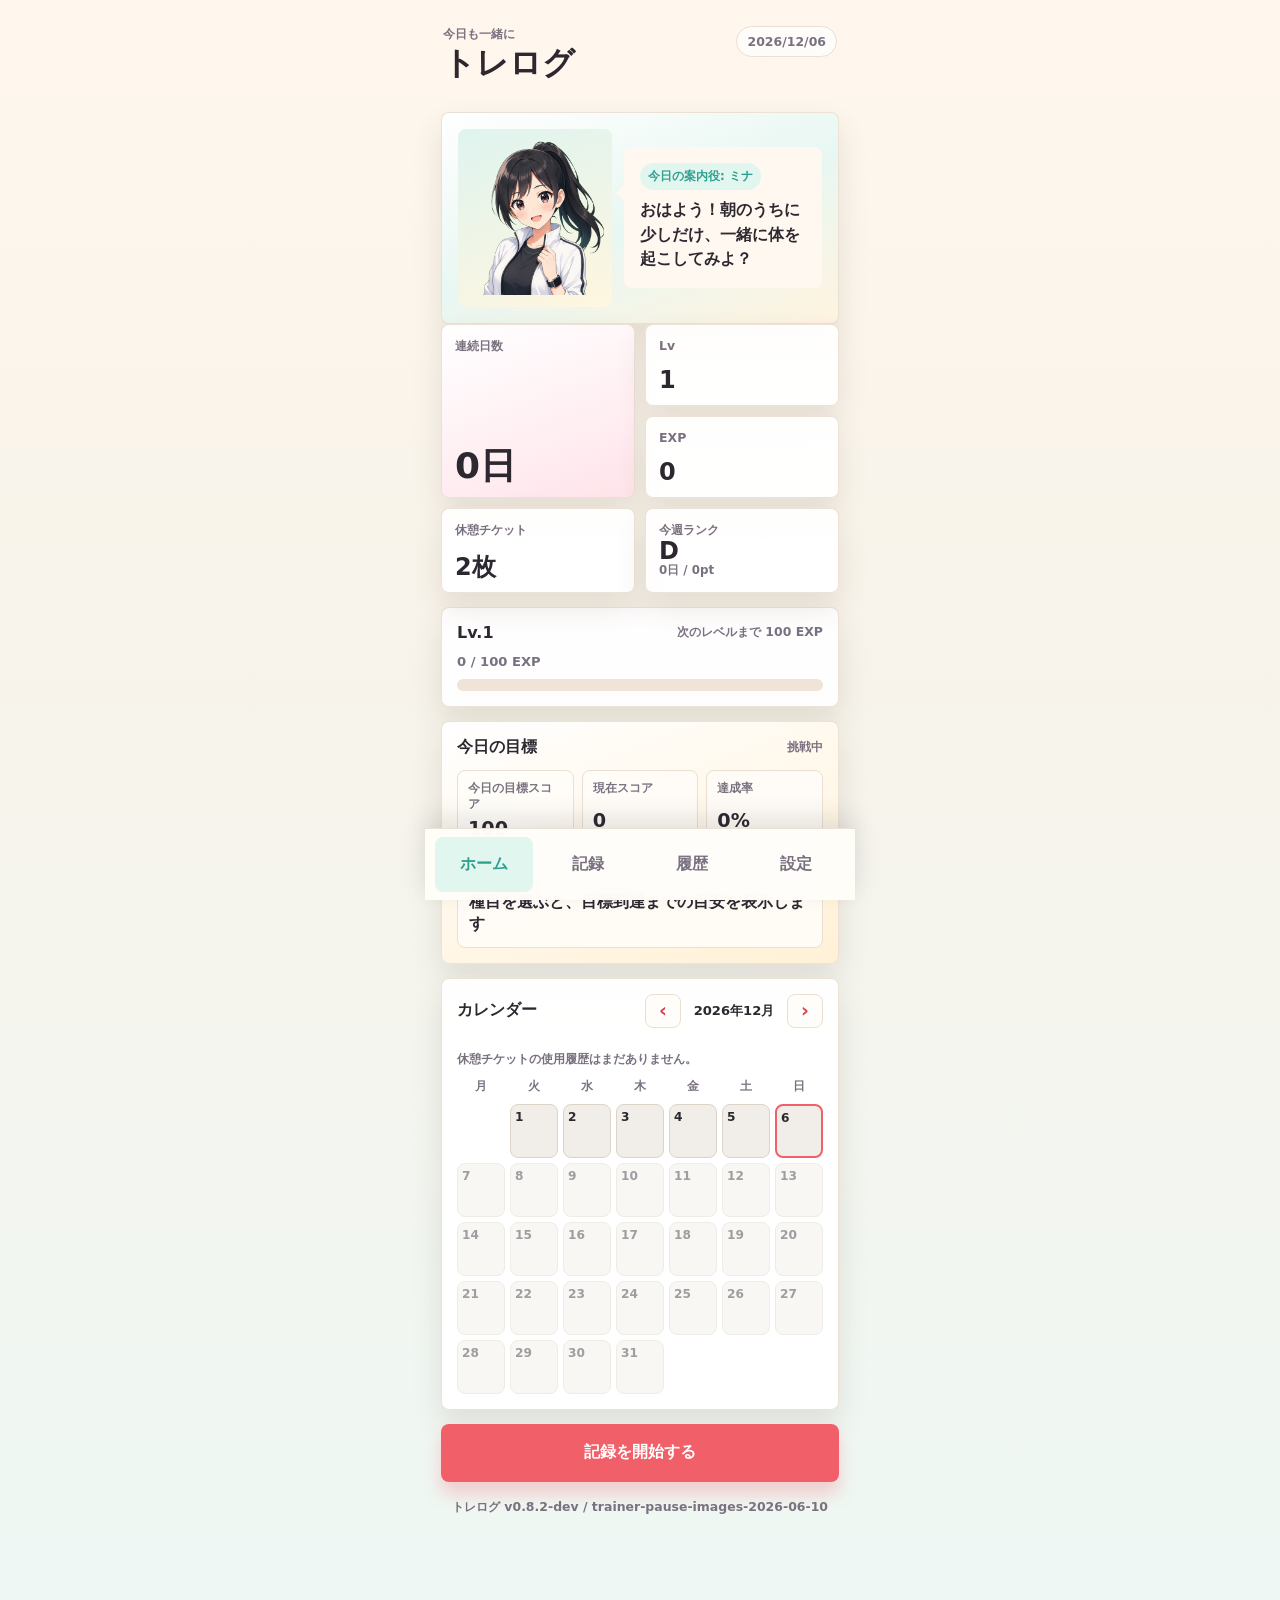
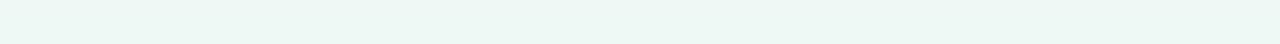
==== commit 16af446e: "Add settings accordion and trainer presets" ====
--- a/index.html
+++ b/index.html
@@ -29,7 +29,7 @@
         </div>
       </div>
       <div class="speech-bubble home-speech-bubble">
-        <span class="home-trainer-label">今日の案内役</span>
+        <span id="home-trainer-label" class="home-trainer-label">今日の案内役</span>
         <p id="trainer-comment">準備できたら、好きな音楽を流して始めよう。今日は軽めでも続けたら勝ちだよ。</p>
       </div>
     </section>
@@ -400,6 +400,39 @@
       </div>
     </section>
 
+    <section class="panel trainer-selection-panel" aria-labelledby="trainer-selection-title">
+      <div class="section-heading">
+        <h2 id="trainer-selection-title">トレーナー選択</h2>
+        <span id="selected-trainer-status" class="dev-scoring-status">ミナ</span>
+      </div>
+      <p class="settings-description">
+        一緒に続けたいプリセットトレーナーを選べます。カスタム画像を設定している場合、画像はカスタム差分が優先されます。
+      </p>
+      <p id="custom-image-priority-note" class="trainer-priority-note">
+        プリセット画像を表示しています。カスタム画像を設定すると、画像だけカスタム差分が優先されます。
+      </p>
+      <div class="trainer-selection-preview">
+        <div class="trainer-visual trainer-selection-visual" aria-hidden="true">
+          <img id="selected-trainer-preview-image" class="trainer-image hidden" alt="">
+          <div class="trainer-face">
+            <span class="trainer-eye"></span>
+            <span class="trainer-eye"></span>
+            <span class="trainer-smile"></span>
+          </div>
+        </div>
+        <div>
+          <strong id="selected-trainer-name">ミナ</strong>
+          <p id="selected-trainer-tone" class="settings-description">明るく優しい</p>
+          <p id="selected-trainer-description" class="settings-description">やさしい標準トレーナー。</p>
+        </div>
+      </div>
+      <label class="field-label" for="trainer-select">プリセットトレーナー</label>
+      <select id="trainer-select" class="select-field"></select>
+      <div class="settings-actions">
+        <button id="apply-trainer-button" class="save-button" type="button">このトレーナーにする</button>
+      </div>
+    </section>
+
     <section class="panel trainer-settings-panel" aria-labelledby="trainer-settings-title">
       <div class="section-heading">
         <h2 id="trainer-settings-title">トレーナー画像設定</h2>
--- a/style.css
+++ b/style.css
@@ -951,10 +951,54 @@
   white-space: pre-wrap;
 }
 
+.trainer-selection-panel,
 .trainer-settings-panel,
 .backup-panel {
   display: grid;
   gap: 12px;
+}
+
+.trainer-selection-preview {
+  display: grid;
+  grid-template-columns: 108px 1fr;
+  gap: 12px;
+  align-items: center;
+  padding: 10px;
+  border: 1px solid var(--line);
+  border-radius: 8px;
+  background: #fffdf9;
+}
+
+.trainer-priority-note {
+  margin: 0;
+  padding: 10px;
+  border: 1px solid rgba(234, 223, 210, 0.95);
+  border-radius: 8px;
+  background: #fff8ec;
+  color: var(--muted);
+  font-size: 0.82rem;
+  font-weight: 800;
+  line-height: 1.55;
+}
+
+.trainer-priority-note.active {
+  border-color: rgba(241, 95, 104, 0.28);
+  background: #fff0e8;
+  color: var(--primary-dark);
+}
+
+.trainer-selection-visual {
+  height: 118px;
+}
+
+.trainer-selection-visual .trainer-image {
+  object-fit: contain;
+}
+
+.trainer-selection-preview strong {
+  display: block;
+  margin-bottom: 6px;
+  font-size: 1.05rem;
 }
 
 .custom-trainer-slots {
@@ -1655,22 +1699,29 @@
 .result-exp-gauge {
   height: 16px;
   overflow: hidden;
-  border: 1px solid rgba(42, 124, 111, 0.28);
+  border: 1px solid rgba(207, 195, 181, 0.95);
   border-radius: 999px;
-  background: rgba(255, 255, 255, 0.95);
+  background-color: #e6dbcf;
+  background-image: linear-gradient(180deg, #f2e8dc 0%, #e6dbcf 100%);
+  box-shadow: inset 0 1px 3px rgba(45, 40, 48, 0.1);
 }
 
 .result-exp-gauge-fill {
+  display: block;
   width: 0%;
   height: 100%;
   border-radius: inherit;
-  background: linear-gradient(90deg, var(--secondary), var(--primary));
+  background-color: #e83f52;
+  background-image: linear-gradient(90deg, #d92f45 0%, #f15f68 42%, #ff7a3d 78%, #f3a83b 100%) !important;
+  box-shadow: inset 0 -1px 0 rgba(120, 38, 28, 0.16), 0 0 8px rgba(241, 95, 104, 0.28);
   transition: width 0.62s ease;
 }
 
 .result-screen.level-up .result-exp-gauge-fill,
 .result-screen.ticket-reward .result-exp-gauge-fill {
-  box-shadow: 0 0 18px rgba(241, 95, 104, 0.35);
+  background-color: #ff3f63;
+  background-image: linear-gradient(90deg, #ff3158 0%, #ff6b3d 50%, #ffb338 100%) !important;
+  box-shadow: inset 0 -1px 0 rgba(120, 38, 28, 0.18), 0 0 14px rgba(255, 122, 69, 0.46);
 }
 
 .result-bonus-list {
@@ -2044,6 +2095,7 @@
   .result-score-grid,
   .result-progress,
   .result-exp-details,
+  .trainer-selection-preview,
   .custom-trainer-preview,
   .settings-actions,
   .counseling-grid,
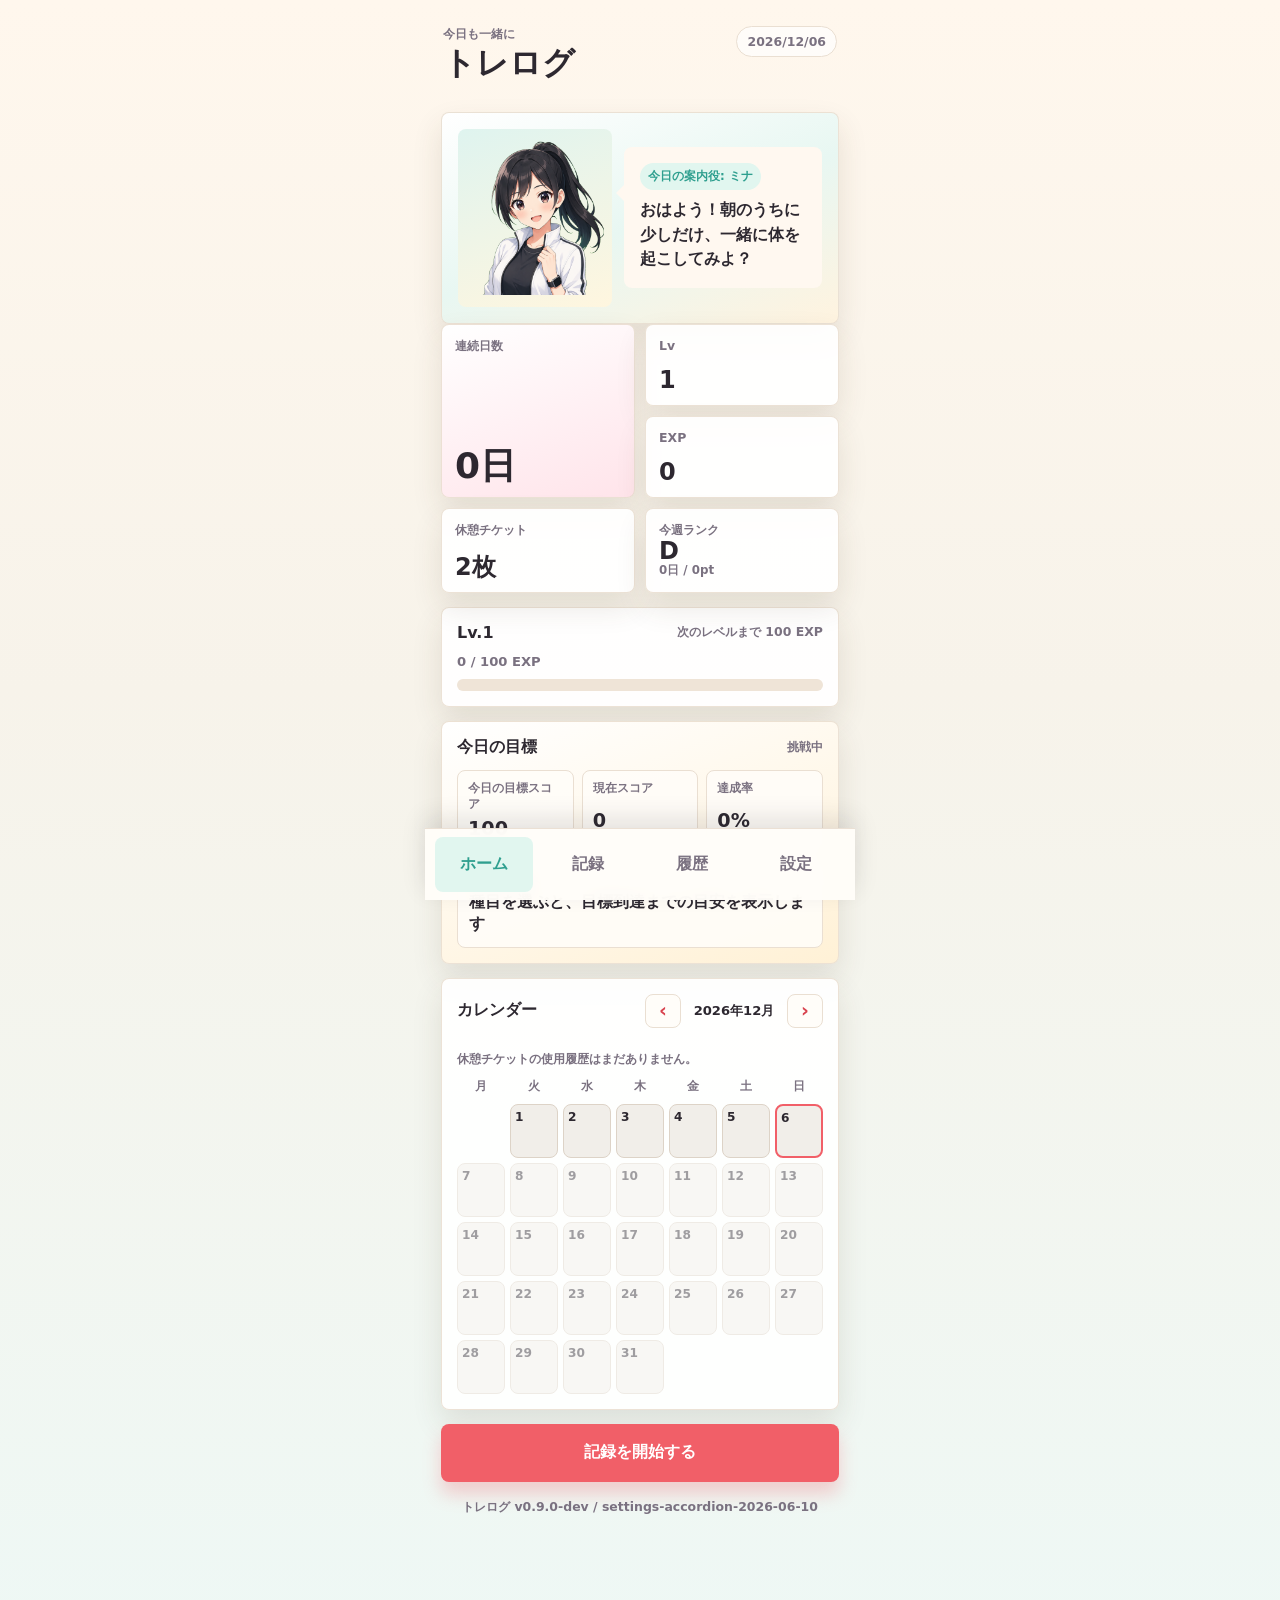
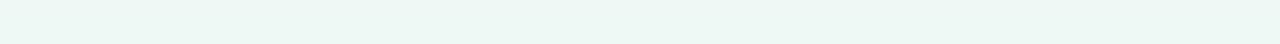
==== commit 87b94826: "Add settings accordion and trainer presets" ====
--- a/index.html
+++ b/index.html
@@ -225,6 +225,15 @@
         <h2 id="settings-view-title">設定</h2>
       </div>
 
+    <div class="settings-accordion">
+      <details class="settings-section" data-settings-section="app-update">
+        <summary class="settings-section-summary">
+          <span class="settings-section-title">
+            <strong>アプリ更新</strong>
+            <small>バージョン確認とキャッシュ更新</small>
+          </span>
+        </summary>
+        <div class="settings-section-body">
     <section class="panel app-info-panel" aria-labelledby="app-info-title">
       <div class="section-heading">
         <h2 id="app-info-title">アプリ情報</h2>
@@ -240,6 +249,34 @@
         <button id="check-app-update-button" class="secondary-button" type="button">アプリ更新を確認</button>
       </div>
       <p id="app-update-status" class="settings-description">サイトデータ削除は記録・設定・カスタム画像も消えるため、通常の更新確認には使わないでください。</p>
+    </section>
+
+        </div>
+      </details>
+      <details class="settings-section" data-settings-section="basic" open>
+        <summary class="settings-section-summary">
+          <span class="settings-section-title">
+            <strong>基本設定</strong>
+            <small>今日の目標スコアと評価プロファイル</small>
+          </span>
+        </summary>
+        <div class="settings-section-body">
+    <section class="panel settings-panel settings-basic-panel" aria-labelledby="basic-settings-title">
+      <div class="section-heading">
+        <h2 id="basic-settings-title">基本設定</h2>
+      </div>
+      <div class="settings-basic-grid">
+        <div class="settings-basic-item">
+          <span>今日の目標スコア</span>
+          <strong id="settings-goal-score-display">100 pt</strong>
+          <small>変更はスコア調整で行えます。</small>
+        </div>
+        <div class="settings-basic-item">
+          <span>現在のビルド</span>
+          <strong id="settings-build-display">トレログ</strong>
+          <small>更新操作は「アプリ更新」にまとめています。</small>
+        </div>
+      </div>
     </section>
 
     <section class="panel settings-panel" aria-labelledby="evaluation-profile-title">
@@ -258,6 +295,16 @@
       </p>
     </section>
 
+        </div>
+      </details>
+      <details class="settings-section" data-settings-section="counseling">
+        <summary class="settings-section-summary">
+          <span class="settings-section-title">
+            <strong>カウンセリング</strong>
+            <small>質問、提案生成、設定適用</small>
+          </span>
+        </summary>
+        <div class="settings-section-body">
     <section class="panel counseling-panel" aria-labelledby="counseling-title">
       <div class="section-heading">
         <h2 id="counseling-title">カウンセリング</h2>
@@ -346,6 +393,16 @@
       <p id="counseling-status" class="settings-description">まだ提案は作成されていません。</p>
     </section>
 
+        </div>
+      </details>
+      <details class="settings-section" data-settings-section="scoring">
+        <summary class="settings-section-summary">
+          <span class="settings-section-title">
+            <strong>スコア調整</strong>
+            <small>係数、目標、プレビュー、JSON</small>
+          </span>
+        </summary>
+        <div class="settings-section-body">
     <section class="panel score-config-panel" aria-labelledby="score-config-title">
       <div class="section-heading">
         <h2 id="score-config-title">スコア調整</h2>
@@ -400,6 +457,16 @@
       </div>
     </section>
 
+        </div>
+      </details>
+      <details class="settings-section" data-settings-section="trainer">
+        <summary class="settings-section-summary">
+          <span class="settings-section-title">
+            <strong>トレーナー設定</strong>
+            <small>選択、説明、カスタム画像</small>
+          </span>
+        </summary>
+        <div class="settings-section-body">
     <section class="panel trainer-selection-panel" aria-labelledby="trainer-selection-title">
       <div class="section-heading">
         <h2 id="trainer-selection-title">トレーナー選択</h2>
@@ -568,6 +635,16 @@
       </p>
     </section>
 
+        </div>
+      </details>
+      <details class="settings-section" data-settings-section="data">
+        <summary class="settings-section-summary">
+          <span class="settings-section-title">
+            <strong>データ管理</strong>
+            <small>バックアップ作成と復元</small>
+          </span>
+        </summary>
+        <div class="settings-section-body">
     <section class="panel backup-panel" aria-labelledby="backup-title">
       <div class="section-heading">
         <h2 id="backup-title">データバックアップ</h2>
@@ -588,9 +665,17 @@
       <p id="backup-status" class="settings-description">通常は軽量バックアップ、端末移行や完全復元には完全バックアップを使ってください。</p>
     </section>
 
+        </div>
+      </details>
+      <details class="settings-section" data-settings-section="debug">
+        <summary class="settings-section-summary">
+          <span class="settings-section-title">
+            <strong>デバッグ</strong>
+            <small>開発者向け操作と保存状態確認</small>
+          </span>
+        </summary>
+        <div class="settings-section-body">
     <section id="debug-panel" class="debug-panel">
-      <details>
-        <summary>開発用デバッグ</summary>
         <div class="debug-actions">
           <button id="debug-clear-records" type="button">記録データを削除</button>
           <button id="debug-clear-state" type="button">状態データを削除</button>
@@ -622,8 +707,10 @@
         </p>
         <p id="debug-app-version" class="settings-description">トレログ</p>
         <pre id="debug-storage-output"></pre>
+    </section>
+        </div>
       </details>
-    </section>
+    </div>
     </section>
     <p id="app-version-footer" class="app-version-footer">トレログ</p>
   </main>
--- a/style.css
+++ b/style.css
@@ -665,6 +665,145 @@
   line-height: 1.55;
 }
 
+.settings-accordion {
+  display: grid;
+  gap: 12px;
+}
+
+.settings-section {
+  overflow: hidden;
+  border: 1px solid #ead9cb;
+  border-radius: 8px;
+  background: #fffaf4;
+}
+
+.settings-section[data-settings-section="basic"] {
+  order: 1;
+}
+
+.settings-section[data-settings-section="trainer"] {
+  order: 2;
+}
+
+.settings-section[data-settings-section="counseling"] {
+  order: 3;
+}
+
+.settings-section[data-settings-section="scoring"] {
+  order: 4;
+}
+
+.settings-section[data-settings-section="data"] {
+  order: 5;
+}
+
+.settings-section[data-settings-section="app-update"] {
+  order: 6;
+}
+
+.settings-section[data-settings-section="debug"] {
+  order: 7;
+}
+
+.settings-section[open] {
+  background: #fffdf9;
+  box-shadow: 0 12px 28px rgba(93, 69, 49, 0.08);
+}
+
+.settings-section-summary {
+  min-height: 58px;
+  display: flex;
+  align-items: center;
+  justify-content: space-between;
+  gap: 12px;
+  padding: 12px 14px;
+  cursor: pointer;
+  list-style: none;
+  user-select: none;
+}
+
+.settings-section-summary::-webkit-details-marker {
+  display: none;
+}
+
+.settings-section-summary::after {
+  flex: 0 0 auto;
+  content: "開く";
+  min-width: 42px;
+  border-radius: 999px;
+  background: #f2e6dc;
+  color: #7a4b34;
+  padding: 6px 9px;
+  text-align: center;
+  font-size: 0.75rem;
+  font-weight: 900;
+}
+
+.settings-section[open] .settings-section-summary::after {
+  content: "閉じる";
+  background: #ffd7c4;
+  color: #8f2f2f;
+}
+
+.settings-section-title {
+  display: grid;
+  gap: 3px;
+}
+
+.settings-section-title strong {
+  color: var(--ink);
+  font-size: 0.98rem;
+  line-height: 1.25;
+}
+
+.settings-section-title small {
+  color: var(--muted);
+  font-size: 0.78rem;
+  font-weight: 800;
+  line-height: 1.35;
+}
+
+.settings-section-body {
+  display: grid;
+  gap: 12px;
+  padding: 0 10px 12px;
+}
+
+.settings-section-body > .panel,
+.settings-section-body > .debug-panel {
+  margin: 0;
+}
+
+.settings-basic-grid {
+  display: grid;
+  grid-template-columns: repeat(2, minmax(0, 1fr));
+  gap: 10px;
+}
+
+.settings-basic-item {
+  display: grid;
+  gap: 4px;
+  min-width: 0;
+  border-radius: 8px;
+  background: #fff6ec;
+  padding: 10px;
+}
+
+.settings-basic-item span,
+.settings-basic-item small {
+  color: var(--muted);
+  font-size: 0.78rem;
+  font-weight: 800;
+  line-height: 1.35;
+}
+
+.settings-basic-item strong {
+  color: #9a3830;
+  font-size: 1.05rem;
+  line-height: 1.25;
+  overflow-wrap: anywhere;
+}
+
 .app-version-text,
 .app-version-footer {
   color: var(--muted);
@@ -2097,6 +2236,7 @@
   .result-exp-details,
   .trainer-selection-preview,
   .custom-trainer-preview,
+  .settings-basic-grid,
   .settings-actions,
   .counseling-grid,
   .counseling-menu-groups,
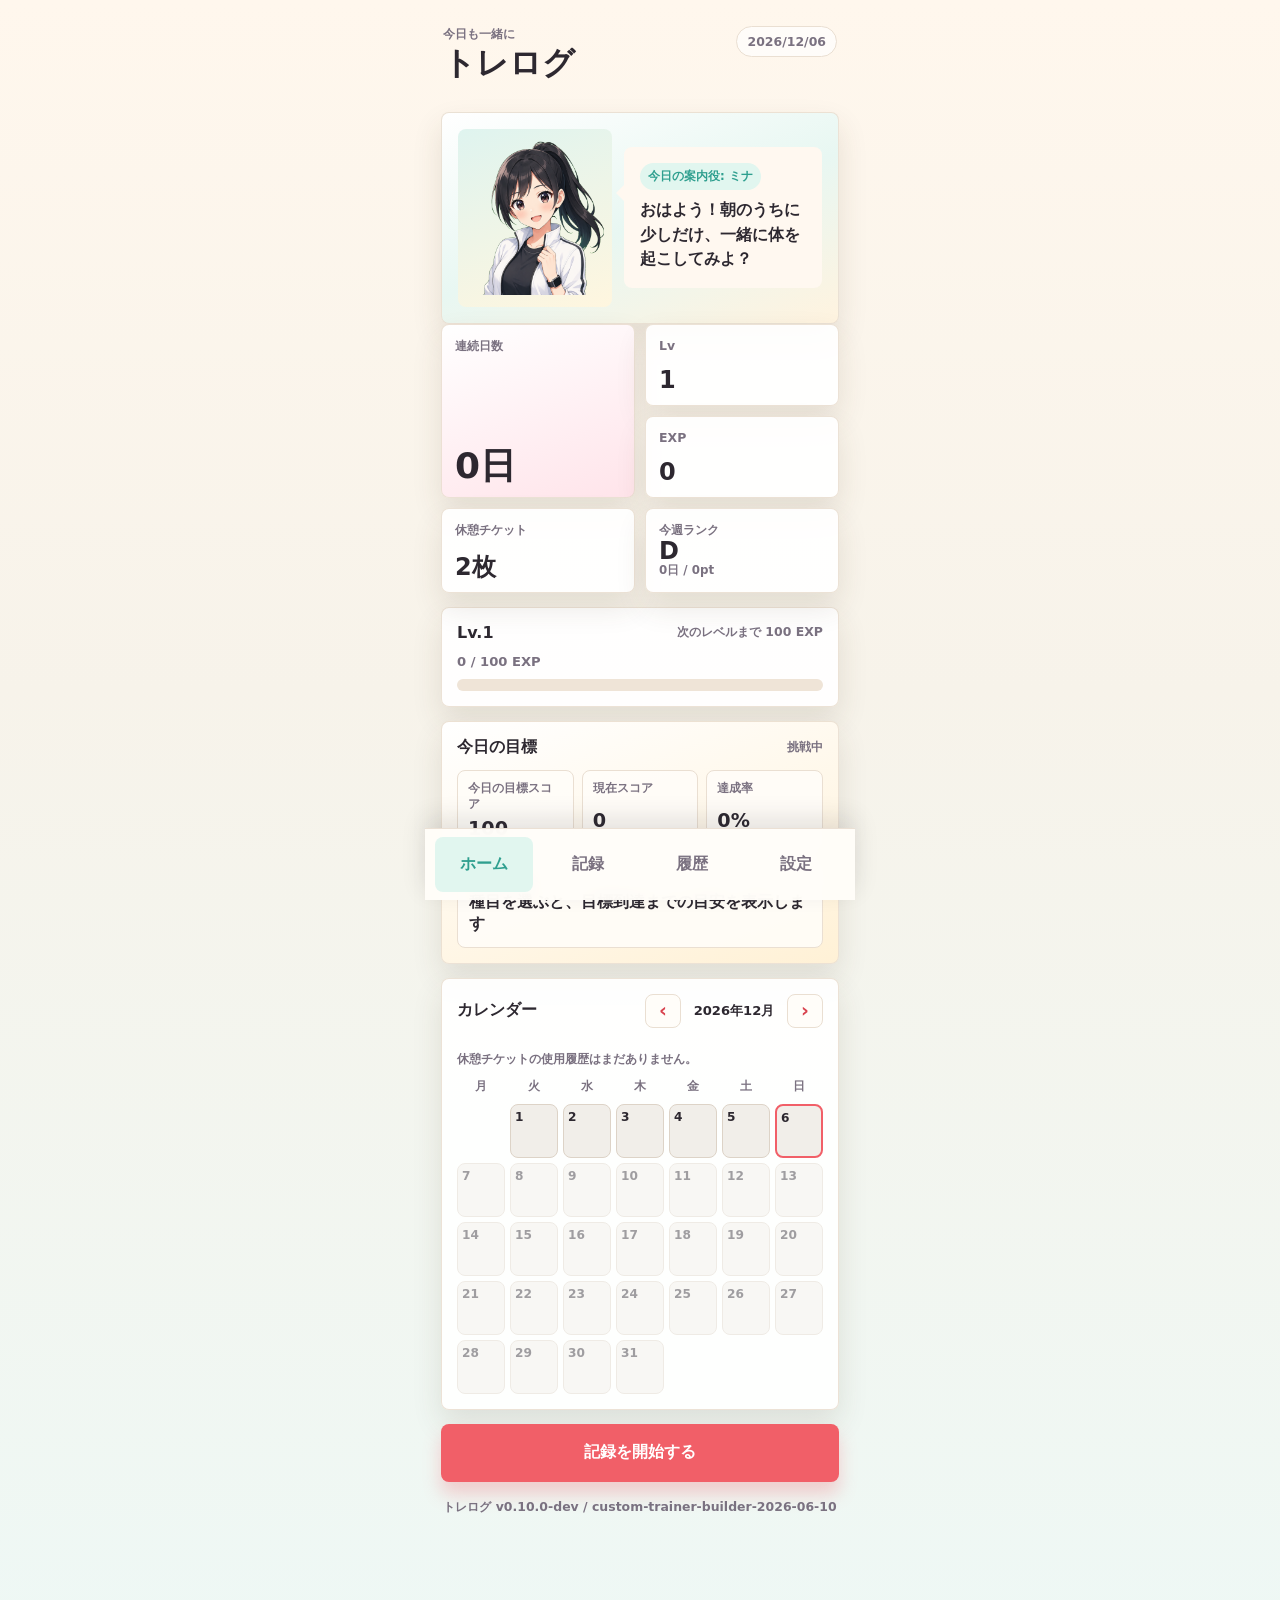
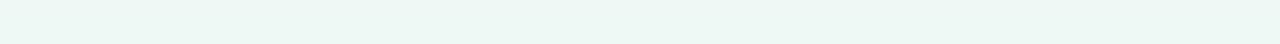
==== commit 83620f7b: "Add custom trainer builder" ====
--- a/index.html
+++ b/index.html
@@ -500,6 +500,89 @@
       </div>
     </section>
 
+    <section class="panel custom-trainer-builder-panel" aria-labelledby="custom-trainer-builder-title">
+      <div class="section-heading">
+        <h2 id="custom-trainer-builder-title">カスタムトレーナー作成</h2>
+        <span id="custom-trainer-profile-status" class="dev-scoring-status">未作成</span>
+      </div>
+      <p class="settings-description">
+        LLMは使わず、入力内容とテンプレートからセリフを作ります。画像は既存のカスタム画像設定から変更できます。
+      </p>
+      <div class="custom-trainer-form">
+        <label class="field-label" for="custom-trainer-name">トレーナー名</label>
+        <input id="custom-trainer-name" class="text-field" type="text" maxlength="24" placeholder="例：ユイ">
+
+        <label class="field-label" for="custom-trainer-description">説明文</label>
+        <textarea id="custom-trainer-description" class="text-field custom-trainer-textarea" maxlength="120" rows="3" placeholder="例：静かに寄り添って、毎日の継続を支えてくれるトレーナー"></textarea>
+
+        <div class="custom-trainer-grid">
+          <label>
+            <span>口調タイプ</span>
+            <select id="custom-trainer-tone-type" class="select-field">
+              <option value="gentle">やさしい</option>
+              <option value="serious">まじめ</option>
+              <option value="hot">熱血</option>
+              <option value="cool">クール</option>
+              <option value="gal">ギャル</option>
+              <option value="free">自由入力</option>
+            </select>
+          </label>
+          <label>
+            <span>一人称</span>
+            <select id="custom-trainer-first-person" class="select-field">
+              <option value="私">私</option>
+              <option value="わたし">わたし</option>
+              <option value="ボク">ボク</option>
+              <option value="俺">俺</option>
+              <option value="free">自由入力</option>
+            </select>
+          </label>
+          <label id="custom-trainer-first-person-free-row" class="hidden">
+            <span>一人称 自由入力</span>
+            <input id="custom-trainer-first-person-free" class="text-field" type="text" maxlength="12" placeholder="例：あたし">
+          </label>
+          <label>
+            <span>ユーザーの呼び方</span>
+            <select id="custom-trainer-user-call-name" class="select-field">
+              <option value="あなた">あなた</option>
+              <option value="キミ">キミ</option>
+              <option value="君">君</option>
+              <option value="マスター">マスター</option>
+              <option value="free">自由入力</option>
+            </select>
+          </label>
+          <label id="custom-trainer-user-call-free-row" class="hidden">
+            <span>呼び方 自由入力</span>
+            <input id="custom-trainer-user-call-free" class="text-field" type="text" maxlength="16" placeholder="例：相棒">
+          </label>
+          <label>
+            <span>励まし方</span>
+            <select id="custom-trainer-coaching-style" class="select-field">
+              <option value="gentle_push">優しく背中を押す</option>
+              <option value="specific">具体的に指示する</option>
+              <option value="cheerful">元気に盛り上げる</option>
+              <option value="watchful">静かに見守る</option>
+              <option value="strict">厳しめに促す</option>
+            </select>
+          </label>
+        </div>
+
+        <label class="field-label" for="custom-trainer-tone-text">自由入力の口調メモ</label>
+        <textarea id="custom-trainer-tone-text" class="text-field custom-trainer-textarea" maxlength="140" rows="3" placeholder="自由入力を選んだ場合の話し方メモ。例：短く、落ち着いた言い方。語尾はやわらかめ。"></textarea>
+      </div>
+      <div class="settings-actions">
+        <button id="preview-custom-trainer-button" class="secondary-button" type="button">プレビュー更新</button>
+        <button id="save-custom-trainer-button" class="save-button" type="button">カスタムトレーナーを保存</button>
+        <button id="select-custom-trainer-button" class="secondary-button" type="button">カスタムトレーナーを選択</button>
+        <button id="reset-custom-trainer-button" class="secondary-button" type="button">設定をリセット</button>
+      </div>
+      <div class="custom-trainer-preview-lines" aria-live="polite">
+        <h3>口調プレビュー</h3>
+        <dl id="custom-trainer-preview-lines"></dl>
+      </div>
+      <p id="custom-trainer-builder-message" class="settings-description"></p>
+    </section>
+
     <section class="panel trainer-settings-panel" aria-labelledby="trainer-settings-title">
       <div class="section-heading">
         <h2 id="trainer-settings-title">トレーナー画像設定</h2>
--- a/style.css
+++ b/style.css
@@ -1140,6 +1140,77 @@
   font-size: 1.05rem;
 }
 
+.custom-trainer-builder-panel {
+  display: grid;
+  gap: 12px;
+}
+
+.custom-trainer-form {
+  display: grid;
+  gap: 10px;
+}
+
+.custom-trainer-grid {
+  display: grid;
+  grid-template-columns: repeat(2, minmax(0, 1fr));
+  gap: 10px;
+}
+
+.custom-trainer-grid label {
+  display: grid;
+  gap: 6px;
+  color: var(--muted);
+  font-size: 0.82rem;
+  font-weight: 900;
+}
+
+.custom-trainer-textarea {
+  min-height: 78px;
+  resize: vertical;
+  line-height: 1.5;
+}
+
+.custom-trainer-preview-lines {
+  display: grid;
+  gap: 8px;
+  border-radius: 8px;
+  background: #fff6ec;
+  padding: 12px;
+}
+
+.custom-trainer-preview-lines h3 {
+  margin: 0;
+  color: var(--ink);
+  font-size: 0.95rem;
+}
+
+.custom-trainer-preview-lines dl {
+  display: grid;
+  gap: 8px;
+  margin: 0;
+}
+
+.custom-trainer-preview-lines dl > div {
+  display: grid;
+  gap: 3px;
+  border-top: 1px solid #ead9cb;
+  padding-top: 8px;
+}
+
+.custom-trainer-preview-lines dt {
+  color: #9a3830;
+  font-size: 0.78rem;
+  font-weight: 900;
+}
+
+.custom-trainer-preview-lines dd {
+  margin: 0;
+  color: var(--ink);
+  font-size: 0.88rem;
+  font-weight: 800;
+  line-height: 1.5;
+}
+
 .custom-trainer-slots {
   display: grid;
   gap: 12px;
@@ -2236,6 +2307,7 @@
   .result-exp-details,
   .trainer-selection-preview,
   .custom-trainer-preview,
+  .custom-trainer-grid,
   .settings-basic-grid,
   .settings-actions,
   .counseling-grid,
